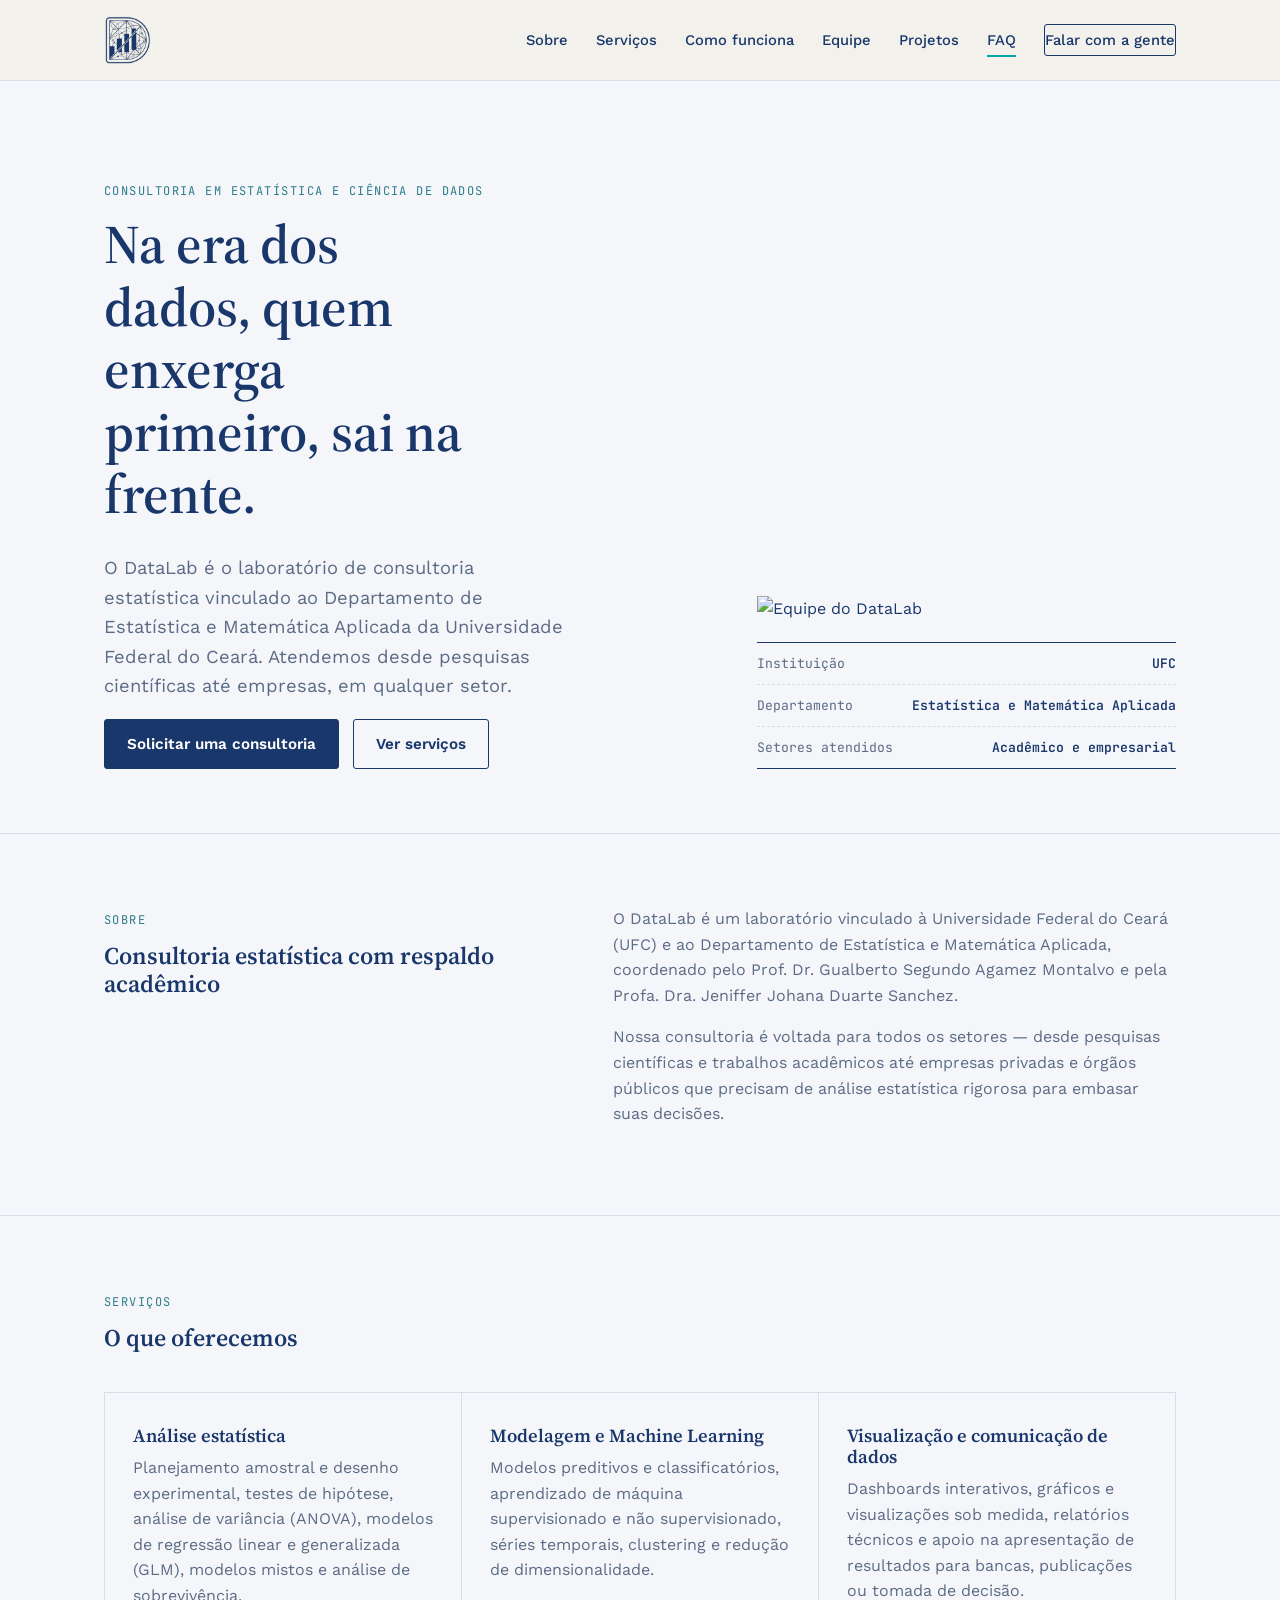
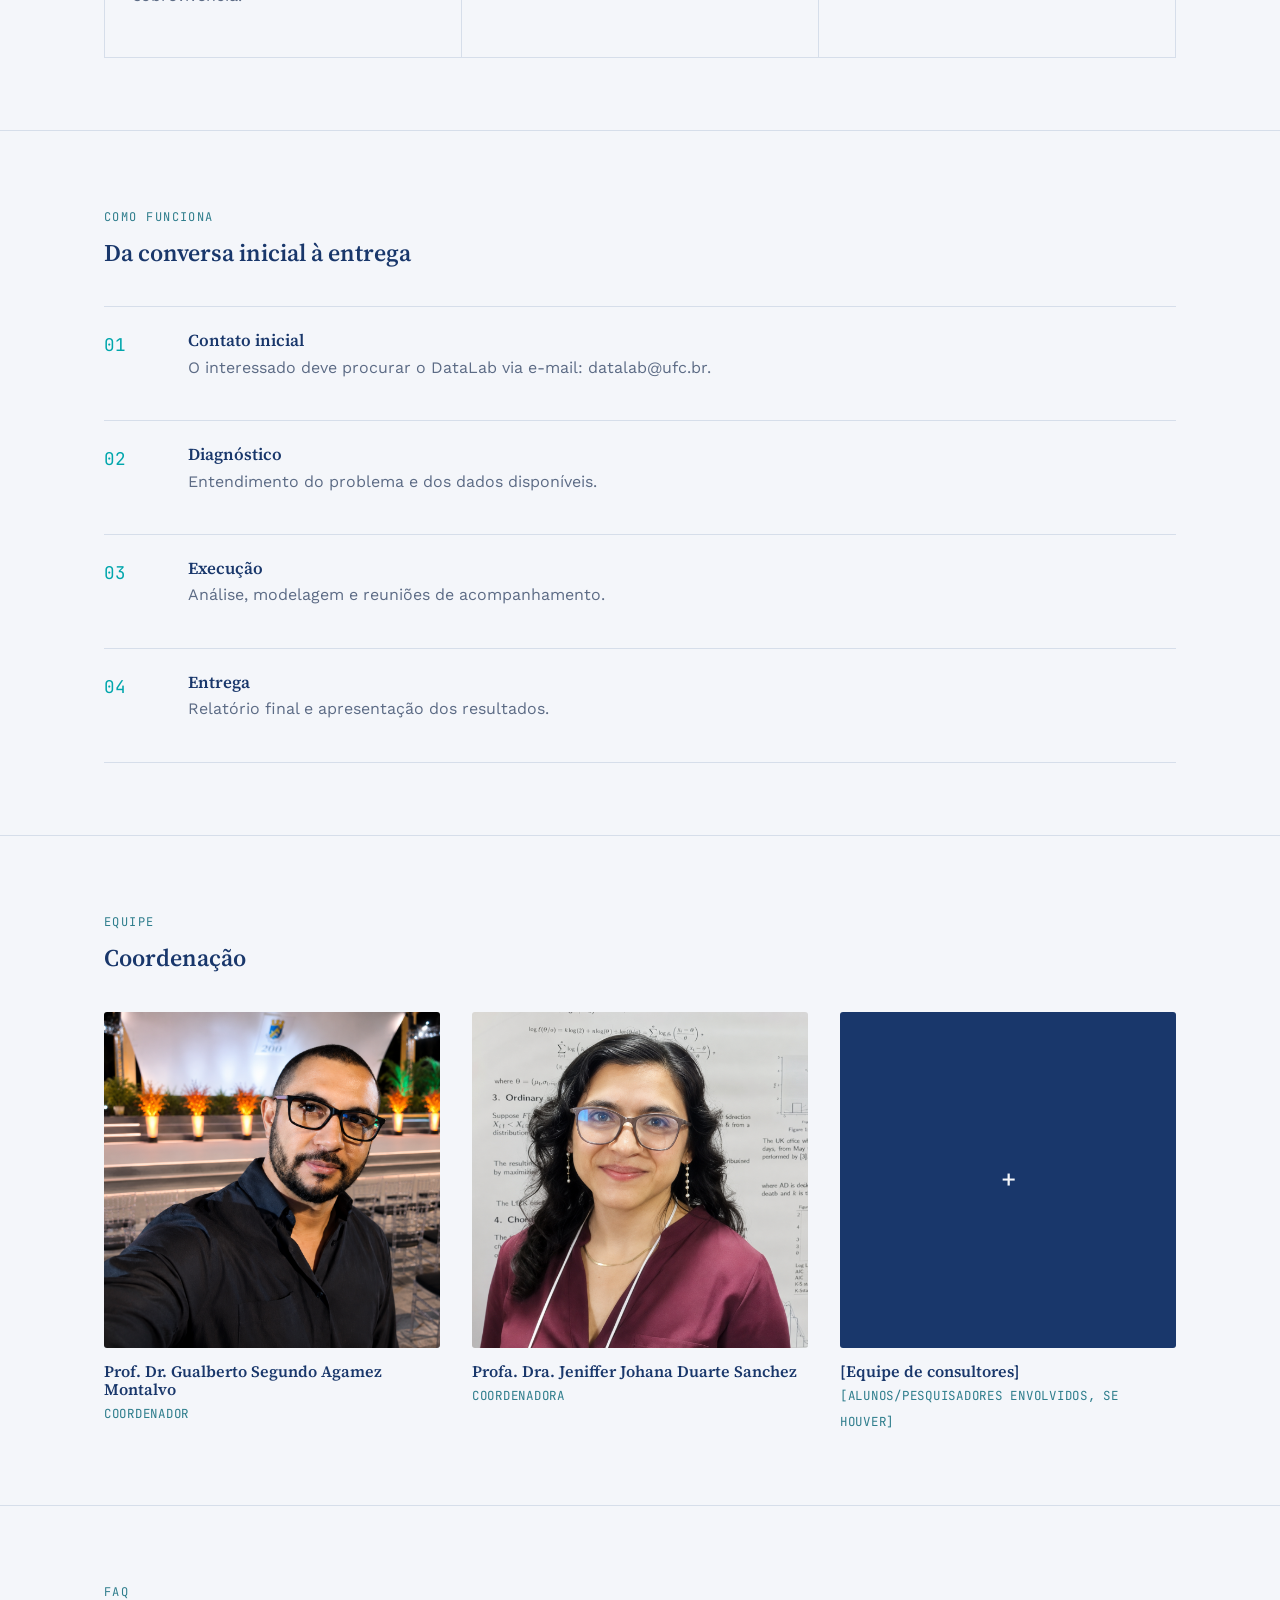
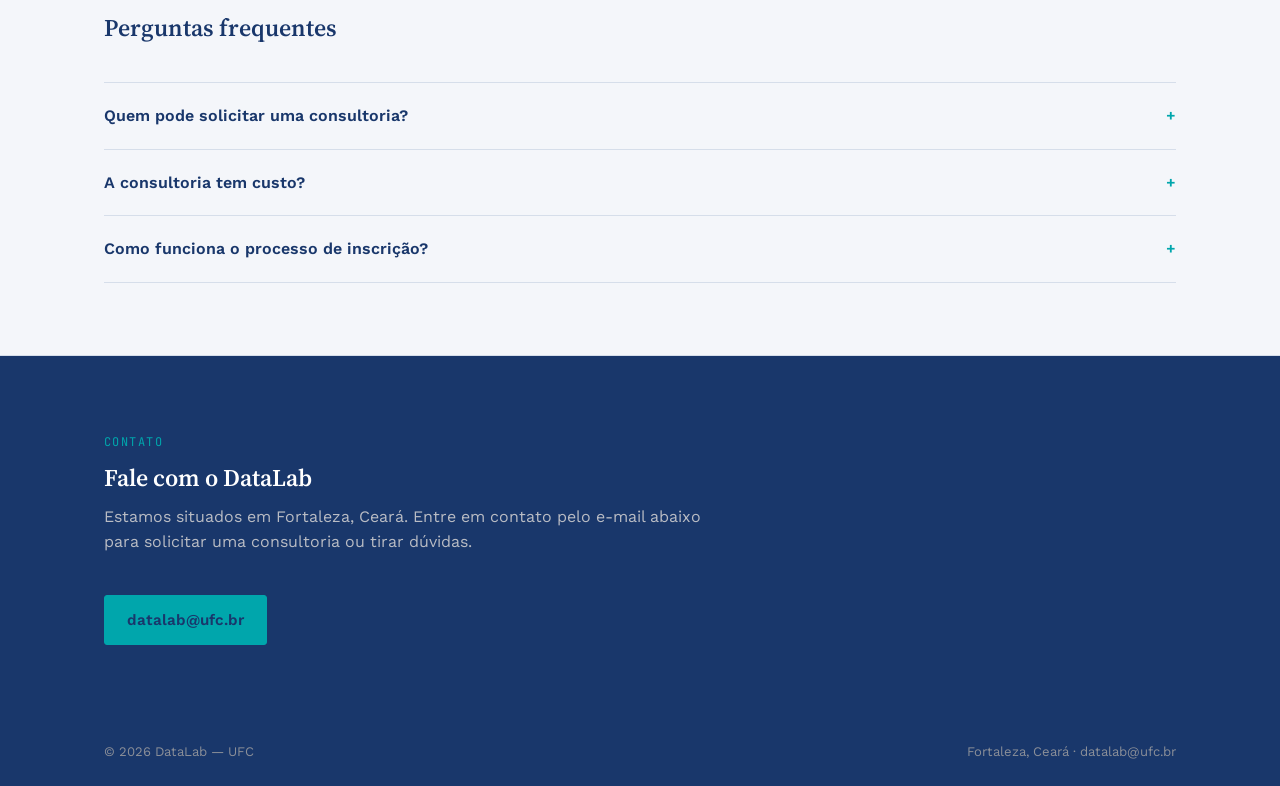
==== index.html @ 65585a52 "Update index.html" ====
<!DOCTYPE html>
<html lang="pt-BR">
<head>
  <meta charset="UTF-8" />
  <meta name="viewport" content="width=device-width, initial-scale=1.0" />
  <title>DataLab – Na era dos dados, quem enxerga primeiro, sai na frente.</title>
  <meta name="description" content="DataLab: laboratório de consultoria em Estatística e Ciência de Dados da UFC. Atendemos pesquisas científicas e empresas de todos os setores." />
  <link rel="preconnect" href="https://fonts.googleapis.com" />
  <link rel="preconnect" href="https://fonts.gstatic.com" crossorigin />
  <link href="https://fonts.googleapis.com/css2?family=Source+Serif+4:wght@500;600;700&family=Work+Sans:wght@400;500;600;700&family=JetBrains+Mono:wght@400;500&display=swap" rel="stylesheet" />
  <link rel="stylesheet" href="style.css" />
</head>
<body>

  <a href="#main-content" class="skip-link">Pular para o conteúdo</a>

  <header class="nav-wrap" id="top">
    <nav class="nav container">
      <a href="#top" class="nav-logo" aria-label="DataLab – início">
        <img src="imagens/datalab-icon.png" alt="DataLab" class="logo-full" />
      </a>
      <button class="nav-toggle" aria-label="Abrir menu de navegação" aria-expanded="false">
        <span></span><span></span><span></span>
      </button>
      <ul class="nav-links" role="list">
        <li><a href="#sobre">Sobre</a></li>
        <li><a href="#servicos">Serviços</a></li>
        <li><a href="#processo">Como funciona</a></li>
        <li><a href="#equipe">Equipe</a></li>
        <li><a href="projetos.html">Projetos</a></li>
        <li><a href="#faq">FAQ</a></li>
        <li><a href="#contato" class="nav-cta">Falar com a gente</a></li>
      </ul>
    </nav>
  </header>

  <main id="main-content">

    <!-- Banner opcional — controle via DISPONIBILIDADE_ABERTA em main.js -->
    <div class="inscricao-banner" id="inscricao-banner" role="status" hidden>
      <div class="container inscricao-inner">
        <div class="inscricao-icon" aria-hidden="true">
          <svg viewBox="0 0 24 24" fill="none" stroke="currentColor" stroke-width="2"><rect x="3" y="4" width="18" height="18" rx="2"/><path d="M16 2v4M8 2v4M3 10h18"/></svg>
        </div>
        <div class="inscricao-text">
          <strong>[Aviso curto — ex: Inscrições abertas para o próximo semestre]</strong>
          <span> [complemento opcional, ex: até 30/09.]</span>
        </div>
        <a href="#contato" class="btn btn-sm inscricao-cta">[Chamada para ação]</a>
        <button class="inscricao-close" id="inscricao-close" aria-label="Fechar aviso">✕</button>
      </div>
    </div>

    <!-- HERO -->
    <section class="hero" style="border-top:none;">
      <div class="container hero-grid">
        <div>
          <span class="eyebrow">Consultoria em Estatística e Ciência de Dados</span>
          <h1>Na era dos dados, quem enxerga primeiro, sai na frente.</h1>
          <p class="hero-lede">O DataLab é o laboratório de consultoria estatística vinculado ao Departamento de Estatística e Matemática Aplicada da Universidade Federal do Ceará. Atendemos desde pesquisas científicas até empresas, em qualquer setor.</p>
          <div class="hero-actions">
            <a href="#contato" class="btn btn-primary">Solicitar uma consultoria</a>
            <a href="#servicos" class="btn btn-outline">Ver serviços</a>
          </div>
        </div>

      <div class="reveal">
        <div class="hero-photo">
          <img src="imagens/NOME-DO-ARQUIVO.jpg" alt="Equipe do DataLab" />
        </div>

        <!-- Elemento-assinatura: tira estilo "recibo/planilha" -->
        <div class="ledger" style="margin-top:20px;">
          <div class="ledger-row"><span class="ledger-label">Instituição</span><span class="ledger-value">UFC</span></div>
          <div class="ledger-row"><span class="ledger-label">Departamento</span><span class="ledger-value">Estatística e Matemática Aplicada</span></div>
          <div class="ledger-row"><span class="ledger-label">Setores atendidos</span><span class="ledger-value">Acadêmico e empresarial</span></div>
        </div>
      </div>
    </section>

    <!-- SOBRE -->
    <section id="sobre">
      <div class="container sobre-grid">
        <div class="reveal">
          <span class="eyebrow">Sobre</span>
          <h2>Consultoria estatística com respaldo acadêmico</h2>
        </div>
        <div class="reveal">
          <p>O DataLab é um laboratório vinculado à Universidade Federal do Ceará (UFC) e ao Departamento de Estatística e Matemática Aplicada, coordenado pelo Prof. Dr. Gualberto Segundo Agamez Montalvo e pela Profa. Dra. Jeniffer Johana Duarte Sanchez.</p>
          <p>Nossa consultoria é voltada para todos os setores — desde pesquisas científicas e trabalhos acadêmicos até empresas privadas e órgãos públicos que precisam de análise estatística rigorosa para embasar suas decisões.</p>
        </div>
      </div>
    </section>

    <!-- SERVIÇOS -->
    <section id="servicos">
      <div class="container">
        <div class="section-head reveal">
          <span class="eyebrow">Serviços</span>
          <h2>O que oferecemos</h2>
        </div>
        <div class="grid-3 reveal">
          <div class="card">
            <h3>Análise estatística</h3>
            <p>Planejamento amostral e desenho experimental, testes de hipótese, análise de variância (ANOVA), modelos de regressão linear e generalizada (GLM), modelos mistos e análise de sobrevivência.</p>
          </div>
          <div class="card">
            <h3>Modelagem e Machine Learning</h3>
            <p>Modelos preditivos e classificatórios, aprendizado de máquina supervisionado e não supervisionado, séries temporais, clustering e redução de dimensionalidade.</p>
          </div>
          <div class="card">
            <h3>Visualização e comunicação de dados</h3>
            <p>Dashboards interativos, gráficos e visualizações sob medida, relatórios técnicos e apoio na apresentação de resultados para bancas, publicações ou tomada de decisão.</p>
          </div>
        </div>
      </div>
    </section>

    <!-- PROCESSO -->
    <section id="processo">
      <div class="container">
        <div class="section-head reveal">
          <span class="eyebrow">Como funciona</span>
          <h2>Da conversa inicial à entrega</h2>
        </div>
        <ol class="process-list reveal">
          <li class="process-item">
            <span class="process-num">01</span>
            <div><h3>Contato inicial</h3><p>O interessado deve procurar o DataLab via e-mail: datalab@ufc.br.</p></div>
          </li>
          <li class="process-item">
            <span class="process-num">02</span>
            <div><h3>Diagnóstico</h3><p>Entendimento do problema e dos dados disponíveis.</p></div>
          </li>
          <li class="process-item">
            <span class="process-num">03</span>
            <div><h3>Execução</h3><p>Análise, modelagem e reuniões de acompanhamento.</p></div>
          </li>
          <li class="process-item">
            <span class="process-num">04</span>
            <div><h3>Entrega</h3><p>Relatório final e apresentação dos resultados.</p></div>
          </li>
        </ol>
      </div>
    </section>

    <!-- EQUIPE -->
    <section id="equipe">
      <div class="container">
        <div class="section-head reveal">
          <span class="eyebrow">Equipe</span>
          <h2>Coordenação</h2>
        </div>
        <div class="grid-team reveal">
          <div class="team-card">
            <img src="imagens/gualbas-foto.png" alt="Prof. Dr. Gualberto Segundo Agamez Montalvo" class="avatar-img" />
            <h3>Prof. Dr. Gualberto Segundo Agamez Montalvo</h3>
            <span class="team-role">Coordenador</span>
          </div>
          <div class="team-card">
            <img src="imagens/jeny-foto.png" alt="Profa. Dra. Jeniffer Johana Duarte Sanchez" class="avatar-img" />
            <h3>Profa. Dra. Jeniffer Johana Duarte Sanchez</h3>
            <span class="team-role">Coordenadora</span>
          </div>
          <div class="team-card">
            <div class="avatar" aria-hidden="true">+</div>
            <h3>[Equipe de consultores]</h3>
            <span class="team-role">[Alunos/pesquisadores envolvidos, se houver]</span>
          </div>
        </div>
      </div>
    </section>

    <!-- FAQ -->
    <section id="faq">
      <div class="container">
        <div class="section-head reveal">
          <span class="eyebrow">FAQ</span>
          <h2>Perguntas frequentes</h2>
        </div>
        <div class="reveal">
          <details class="faq-item">
            <summary>Quem pode solicitar uma consultoria?</summary>
            <p>Pesquisadores da UFC, de outras instituições, empresas privadas, órgãos públicos, dentre outros.</p>
          </details>
          <details class="faq-item">
            <summary>A consultoria tem custo?</summary>
            <p>Depende do tipo de serviço e do solicitante, mas isso é sempre conversado previamente.</p>
          </details>
          <details class="faq-item">
            <summary>Como funciona o processo de inscrição?</summary>
            <p>Envie um e-mail para datalab@ufc.br. O prazo de resposta é de até 2 dias úteis.</p>
          </details>
        </div>
      </div>
    </section>

    <!-- CONTATO -->
    <section id="contato" class="contato">
      <div class="container">
        <div class="section-head reveal">
          <span class="eyebrow" style="color:#00A6AC;">Contato</span>
          <h2>Fale com o DataLab</h2>
          <p>Estamos situados em Fortaleza, Ceará. Entre em contato pelo e-mail abaixo para solicitar uma consultoria ou tirar dúvidas.</p>
        </div>
        <div class="hero-actions reveal">
          <a href="mailto:datalab@ufc.br" class="btn btn-primary">datalab@ufc.br</a>
        </div>
      </div>
    </section>

  </main>

  <footer class="site-footer">
    <div class="container footer-row">
      <span>© <span id="ano"></span> DataLab — UFC</span>
      <span>Fortaleza, Ceará · datalab@ufc.br</span>
    </div>
  </footer>

  <script src="main.js"></script>
</body>
</html>
---- style.css ----
/* ============================================================
   DESIGN TOKENS
   Troque estas variáveis para adaptar a identidade visual.
   ============================================================ */
:root {
  /* Cor — paleta DataLab, derivada do azul-marinho do logo (#19376B) */
  --ink:      #19376B; /* azul-marinho do logo — texto principal, fundo escuro */
  --paper:    #F4F6FA; /* branco levemente azulado */
  --white:    #FFFFFF;
  --signal:   #00A6AC; /* ciano vibrante — destaque "dados/tech" (use com moderação) */
  --teal:     #2E7D8C; /* azul-petróleo — destaque secundário / links */
  --line:     #D6DEEA; /* bordas finas, tom frio */
  --muted:    #5C6B85; /* texto secundário, azul acinzentado */

  /* Tipografia */
  --font-display: "Source Serif 4", Georgia, serif;
  --font-body:    "Work Sans", -apple-system, sans-serif;
  --font-mono:    "JetBrains Mono", ui-monospace, monospace;

  /* Layout */
  --container: 1120px;
  --radius: 3px;
}

* { box-sizing: border-box; }
html { scroll-behavior: smooth; }
body {
  margin: 0;
  background: var(--paper);
  color: var(--ink);
  font-family: var(--font-body);
  font-size: 16px;
  line-height: 1.6;
  -webkit-font-smoothing: antialiased;
}

@media (prefers-reduced-motion: reduce) {
  html { scroll-behavior: auto; }
  * { animation-duration: 0.01ms !important; transition-duration: 0.01ms !important; }
}

.container { max-width: var(--container); margin: 0 auto; padding: 0 24px; }

a { color: var(--teal); }
a:focus-visible, button:focus-visible { outline: 2px solid var(--signal); outline-offset: 2px; }

.skip-link {
  position: absolute; left: -999px; top: 0; background: var(--ink); color: var(--white);
  padding: 10px 16px; z-index: 100;
}
.skip-link:focus { left: 16px; top: 16px; }

h1, h2, h3 { font-family: var(--font-display); font-weight: 600; line-height: 1.15; margin: 0 0 .5em; }
p { margin: 0 0 1em; color: var(--muted); }

.eyebrow {
  font-family: var(--font-mono); font-size: .75rem; letter-spacing: .12em; text-transform: uppercase;
  color: var(--teal); display: inline-block; margin-bottom: 12px;
}

.btn {
  display: inline-flex; align-items: center; gap: 8px; padding: 12px 22px;
  border-radius: var(--radius); font-family: var(--font-body); font-weight: 600;
  text-decoration: none; border: 1px solid var(--ink); cursor: pointer; font-size: .95rem;
  transition: transform .15s ease, background .15s ease;
}
.btn-primary { background: var(--ink); color: var(--white); }
.btn-primary:hover { background: var(--teal); border-color: var(--teal); transform: translateY(-1px); }
.btn-outline { background: transparent; color: var(--ink); }
.btn-outline:hover { background: var(--ink); color: var(--white); }
.btn-sm { padding: 8px 16px; font-size: .85rem; }

/* ── NAV ─────────────────────────────────────────────────── */
.nav-wrap { position: sticky; top: 0; z-index: 50; background: rgba(242,240,235,.92); backdrop-filter: blur(6px); border-bottom: 1px solid var(--line); }
.nav { display: flex; align-items: center; justify-content: space-between; padding: 16px 24px; }
.nav-logo {
  display: flex;
  align-items: center;
  text-decoration: none;
  color: var(--ink);
}

.logo-full {
  height: 48px;      /* ajuste este valor até o tamanho ficar bom na navbar */
  width: auto;        /* mantém a proporção original da imagem, sem distorcer */
  object-fit: contain;
  display: block;
}
.logo-mark::after { content: ""; width: 8px; height: 8px; background: var(--signal); }
.logo-text {
  font-family: var(--font-display);
  font-weight: 600;
  font-size: 1.15rem;
  margin-left: -1px;
  margin-bottom: -6px;
}
.nav-links { list-style: none; display: flex; gap: 28px; margin: 0; padding: 0; align-items: center; }
.nav-links a { color: var(--ink); text-decoration: none; font-size: .92rem; font-weight: 500; padding: 6px 0; border-bottom: 2px solid transparent; }
.nav-links a:hover, .nav-links a.active { border-bottom-color: var(--signal); }
.nav-cta { border: 1px solid var(--ink) !important; padding: 8px 16px; border-radius: var(--radius); }

.nav-toggle { display: none; flex-direction: column; gap: 5px; background: none; border: none; cursor: pointer; padding: 6px; }
.nav-toggle span { width: 22px; height: 2px; background: var(--ink); }

@media (max-width: 860px) {
  .nav-toggle { display: flex; }
  .nav-links {
    position: absolute; top: 100%; left: 0; right: 0; flex-direction: column; align-items: flex-start;
    background: var(--paper); border-bottom: 1px solid var(--line); padding: 16px 24px; gap: 14px;
    display: none;
  }
  .nav-links.open { display: flex; }
}

/* ── HERO ────────────────────────────────────────────────── */
.hero { padding: 96px 0 64px; }
.hero-grid { display: grid; grid-template-columns: 1.3fr .9fr; gap: 48px; align-items: end; }
.hero h1 { font-size: clamp(2.2rem, 4.5vw, 3.4rem); max-width: 14ch; }
.hero-lede { font-size: 1.15rem; max-width: 42ch; }
.hero-actions { display: flex; gap: 14px; margin-top: 8px; flex-wrap: wrap; }

/* Elemento-assinatura: "tira de razão" (ledger strip), estética de recibo/planilha */
.ledger {
  border-top: 1px solid var(--ink); border-bottom: 1px solid var(--ink);
  font-family: var(--font-mono); font-size: .82rem;
}
.ledger-row {
  display: flex; justify-content: space-between; align-items: baseline; gap: 16px;
  padding: 10px 0; border-top: 1px dashed var(--line);
}
.ledger-row:first-child { border-top: none; }
.ledger-label { color: var(--muted); }
.ledger-value { font-weight: 600; color: var(--ink); white-space: nowrap; }

@media (max-width: 860px) {
  .hero-grid { grid-template-columns: 1fr; }
}

/* ── SECTIONS ────────────────────────────────────────────── */
section { padding: 72px 0; border-top: 1px solid var(--line); }
.section-head { max-width: 60ch; margin-bottom: 40px; }

.reveal { opacity: 0; transform: translateY(14px); transition: opacity .5s ease, transform .5s ease; }
.reveal.visible { opacity: 1; transform: none; }

.sobre-grid { display: grid; grid-template-columns: .9fr 1.1fr; gap: 48px; }
@media (max-width: 860px) { .sobre-grid { grid-template-columns: 1fr; } }

.grid-3 { display: grid; grid-template-columns: repeat(3, 1fr); gap: 1px; background: var(--line); border: 1px solid var(--line); }
.card { background: var(--paper); padding: 32px 28px; }
.card h3 { font-size: 1.15rem; }
@media (max-width: 860px) { .grid-3 { grid-template-columns: 1fr; } }

/* Processo — numeração se justifica: é uma sequência real de etapas */
.process-list { list-style: none; margin: 0; padding: 0; display: grid; gap: 0; }
.process-item {
  display: grid; grid-template-columns: 64px 1fr; gap: 20px; padding: 24px 0;
  border-top: 1px solid var(--line);
}
.process-item:last-child { border-bottom: 1px solid var(--line); }
.process-num { font-family: var(--font-mono); color: var(--signal); font-size: 1.1rem; }
.process-item h3 { font-size: 1.05rem; margin-bottom: 4px; }

.grid-team { display: grid; grid-template-columns: repeat(3, 1fr); gap: 32px; }
.team-card .avatar {
  width: 100%; aspect-ratio: 1; border-radius: var(--radius); background: var(--ink);
  display: flex; align-items: center; justify-content: center;
  color: var(--paper); font-family: var(--font-mono); font-size: 1.6rem;
}
.team-card h3 { font-size: 1rem; margin: 14px 0 2px; }
.team-role { font-family: var(--font-mono); font-size: .78rem; color: var(--teal); text-transform: uppercase; letter-spacing: .06em; }

/* ↓↓↓ NOVO BLOCO — cole aqui ↓↓↓ */
.logo-img {
  height: 24px;
  width: 24px;
  object-fit: contain;
  display: block;
  margin-bottom: 1px;
}

.avatar-img {
  width: 100%;
  aspect-ratio: 1;
  object-fit: cover;
  border-radius: var(--radius);
  display: block;
}
@media (max-width: 700px) { .grid-team { grid-template-columns: 1fr 1fr; } }

.faq-item { border-top: 1px solid var(--line); padding: 20px 0; }
.faq-item:last-child { border-bottom: 1px solid var(--line); }
.faq-item summary { cursor: pointer; font-weight: 600; list-style: none; display: flex; justify-content: space-between; }
.faq-item summary::-webkit-details-marker { display: none; }
.faq-item summary::after { content: "+"; font-family: var(--font-mono); color: var(--signal); }
.faq-item[open] summary::after { content: "–"; }
.faq-item p { margin-top: 12px; }

.contato { background: var(--ink); color: var(--paper); }
.contato h2 { color: var(--white); }
.contato p { color: #B9BCC4; }
.contato .btn-primary { background: var(--signal); border-color: var(--signal); color: var(--ink); }
.contato .btn-primary:hover { background: var(--white); border-color: var(--white); }

footer.site-footer { background: var(--ink); color: #8B8F98; padding: 24px 0; font-size: .82rem; }
.footer-row { display: flex; justify-content: space-between; flex-wrap: wrap; gap: 8px; }

.inscricao-banner { background: var(--signal);
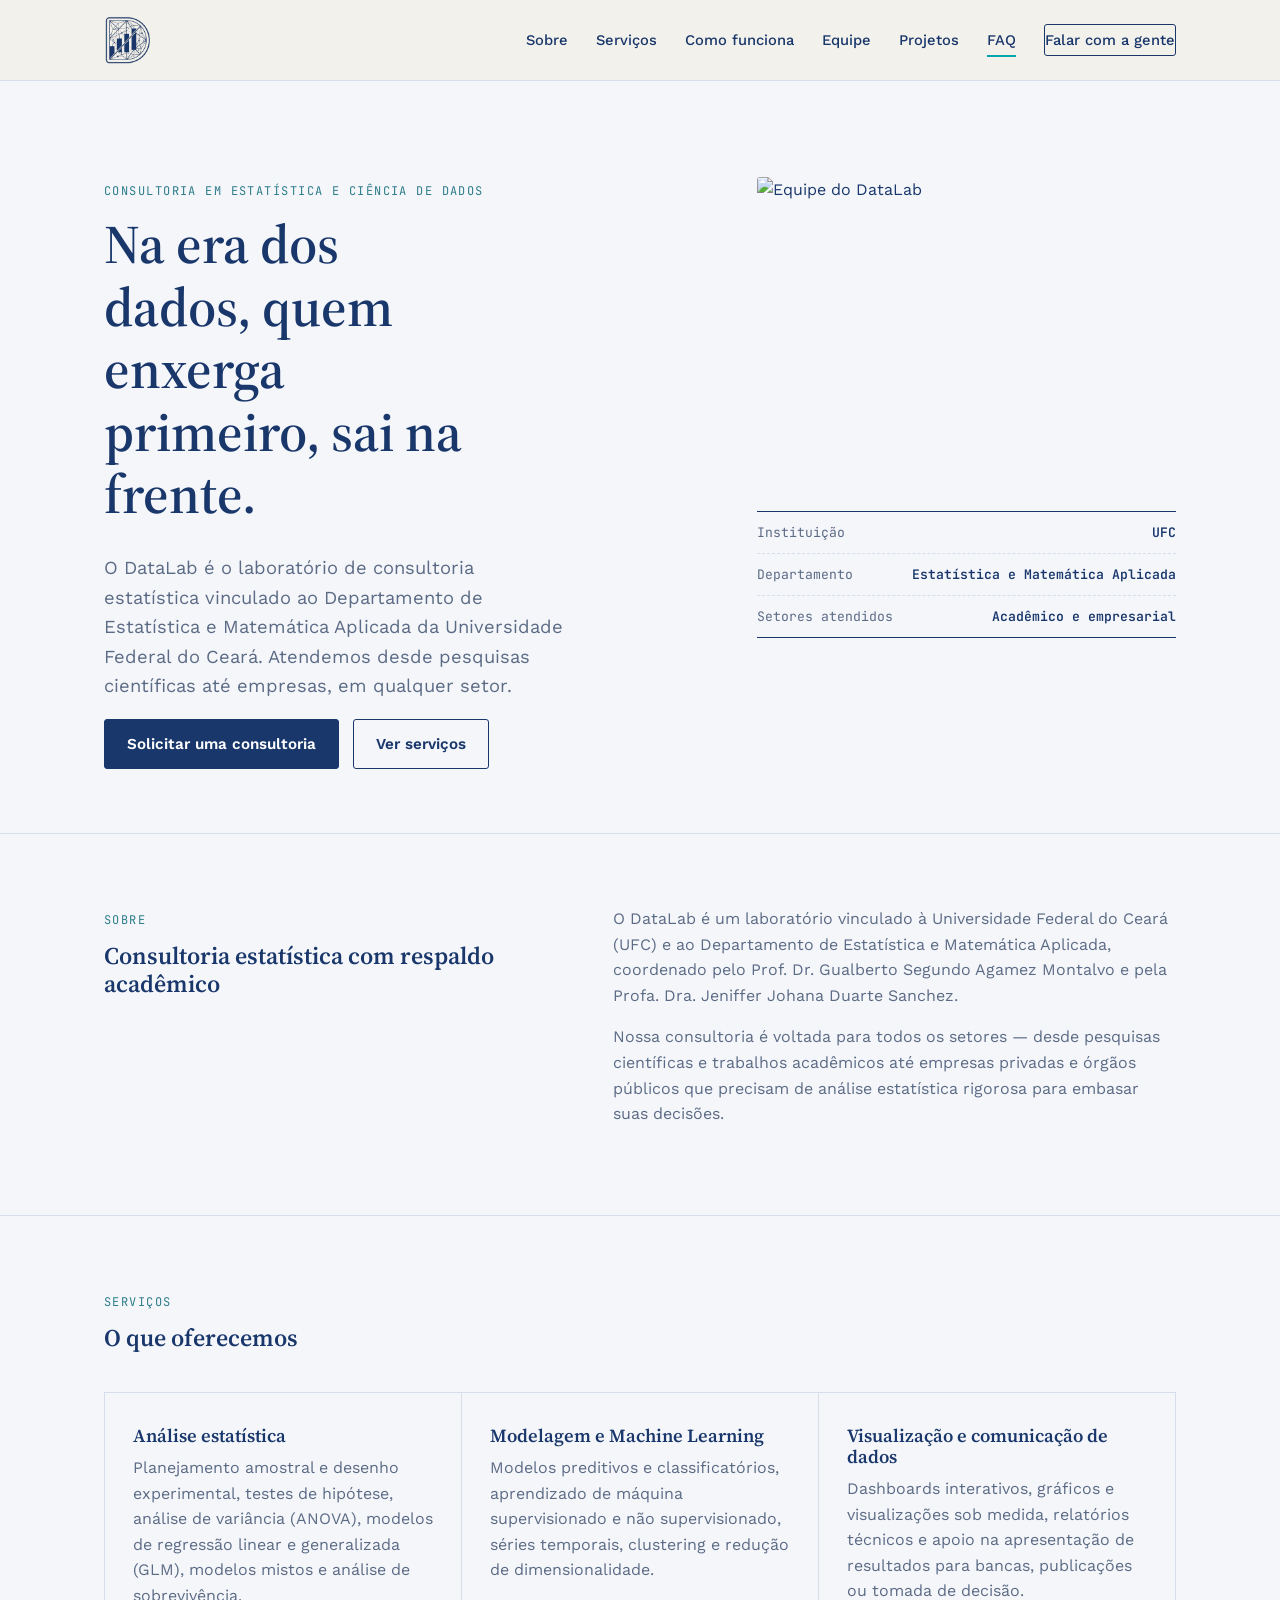
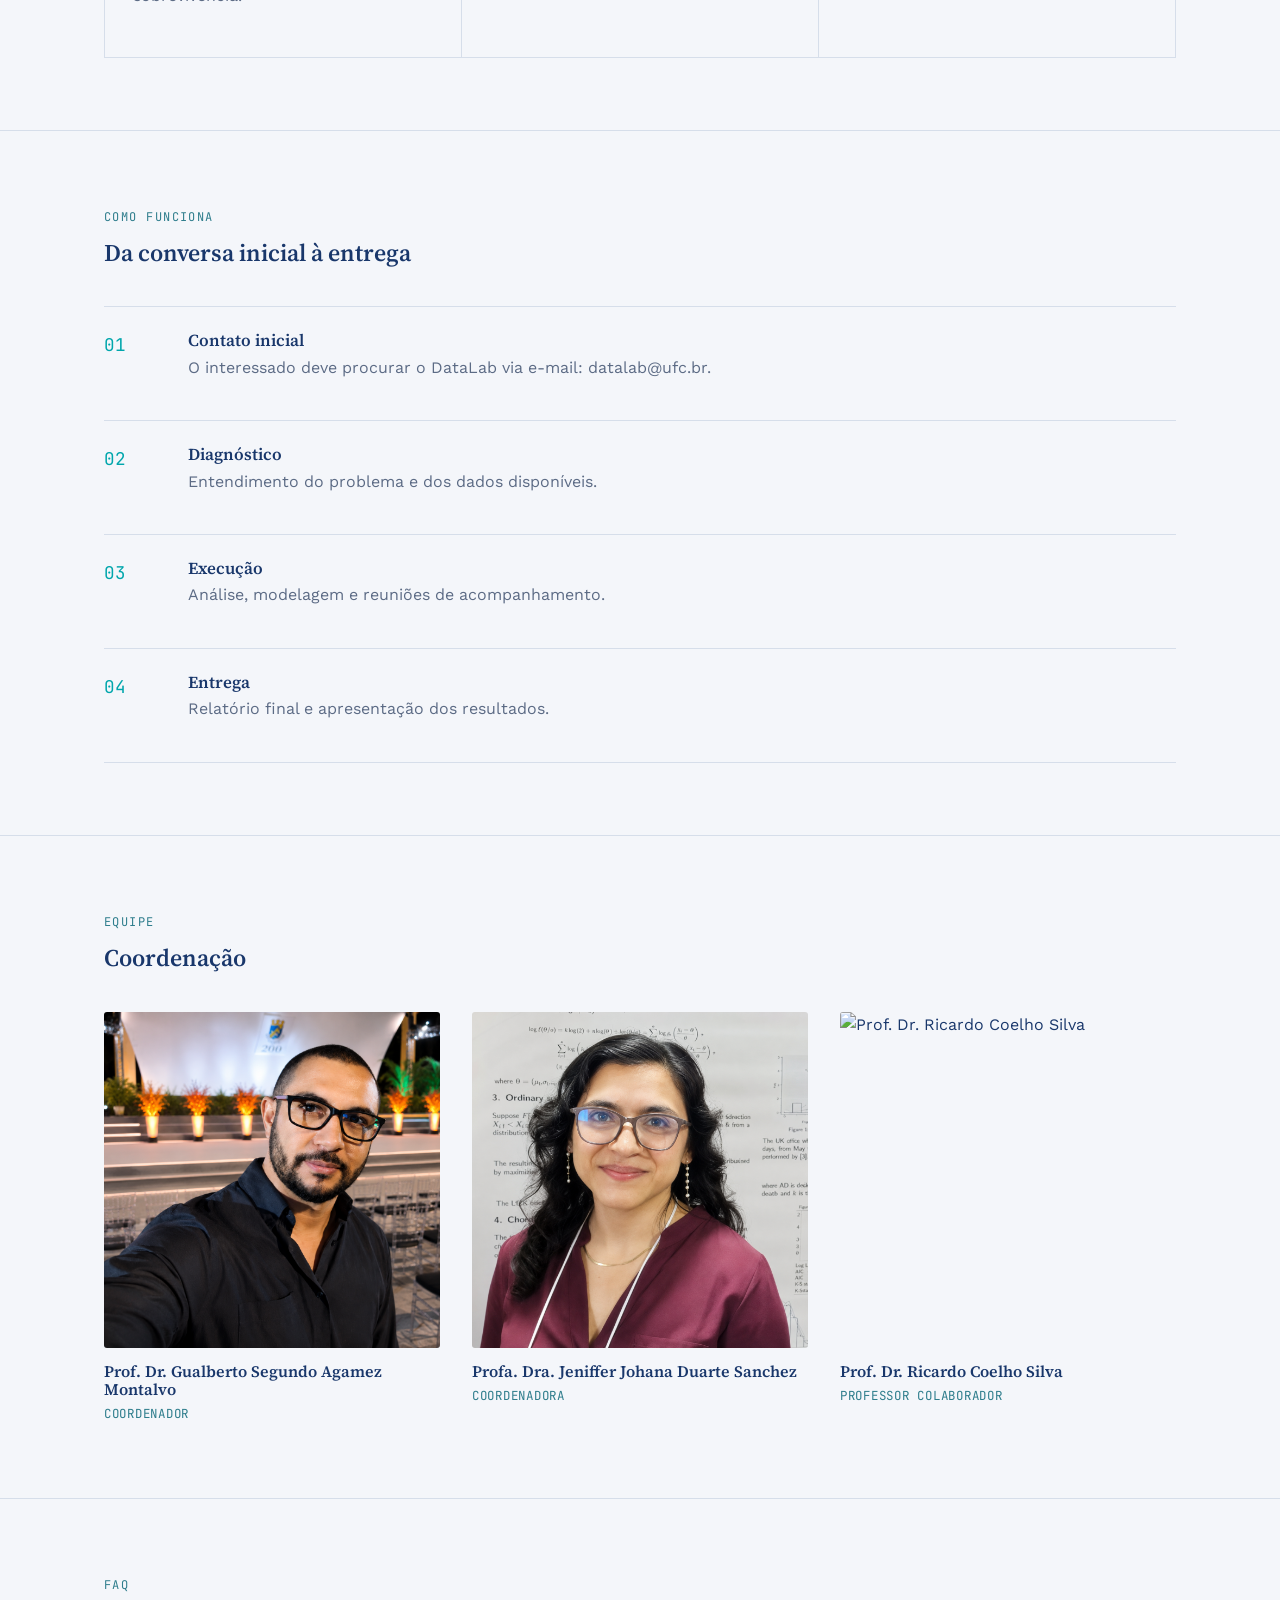
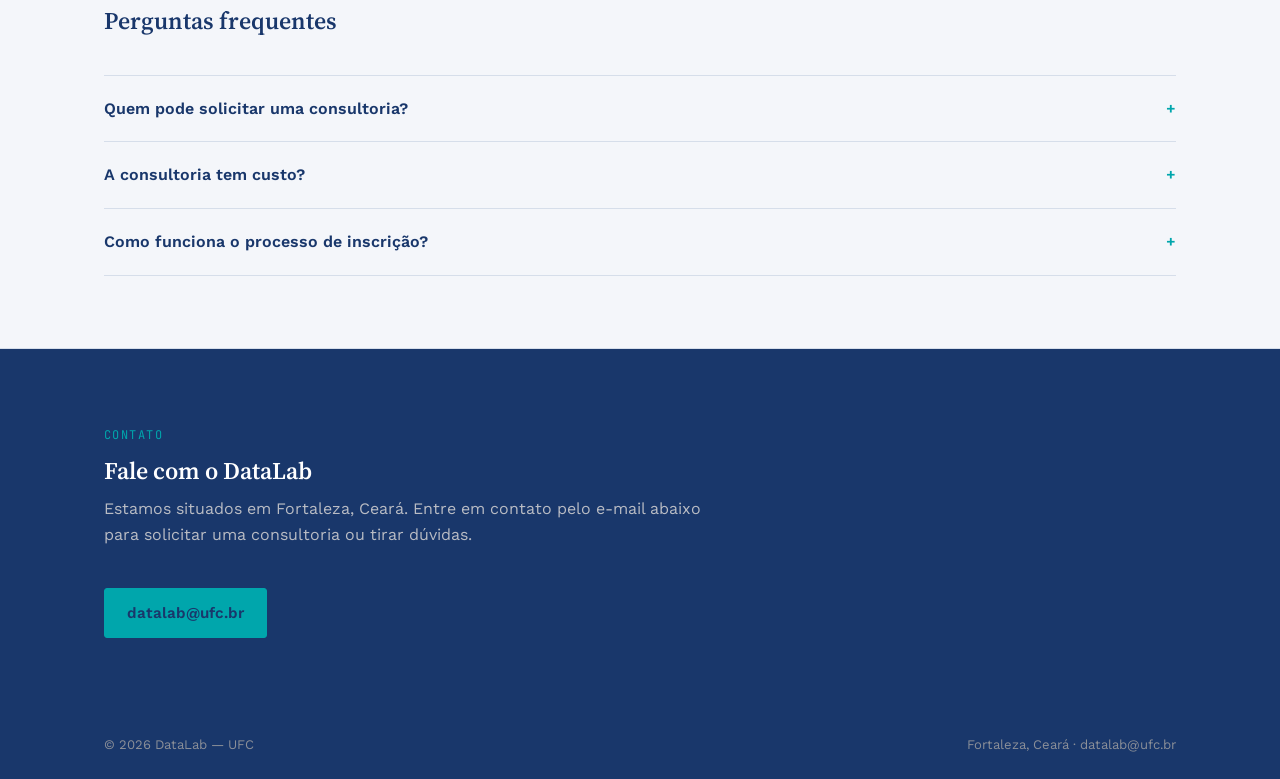
==== commit b1f49e39: "Update index.html" ====
--- a/index.html
+++ b/index.html
@@ -66,7 +66,7 @@
 
       <div class="reveal">
         <div class="hero-photo">
-          <img src="imagens/NOME-DO-ARQUIVO.jpg" alt="Equipe do DataLab" />
+          <img src="imagens/reuniao-foto.png" alt="Equipe do DataLab" />
         </div>
 
         <!-- Elemento-assinatura: tira estilo "recibo/planilha" -->
@@ -75,6 +75,7 @@
           <div class="ledger-row"><span class="ledger-label">Departamento</span><span class="ledger-value">Estatística e Matemática Aplicada</span></div>
           <div class="ledger-row"><span class="ledger-label">Setores atendidos</span><span class="ledger-value">Acadêmico e empresarial</span></div>
         </div>
+      </div>
       </div>
     </section>
 
@@ -163,9 +164,9 @@
             <span class="team-role">Coordenadora</span>
           </div>
           <div class="team-card">
-            <div class="avatar" aria-hidden="true">+</div>
-            <h3>[Equipe de consultores]</h3>
-            <span class="team-role">[Alunos/pesquisadores envolvidos, se houver]</span>
+            <img src="imagens/ricardo-foto.png" alt="Prof. Dr. Ricardo Coelho Silva" class="avatar-img" />
+            <h3>Prof. Dr. Ricardo Coelho Silva</h3>
+            <span class="team-role">Professor colaborador</span>
           </div>
         </div>
       </div>
--- a/style.css
+++ b/style.css
@@ -34,6 +34,8 @@
   -webkit-font-smoothing: antialiased;
 }
 
+img { max-width: 100%; height: auto; }
+
 @media (prefers-reduced-motion: reduce) {
   html { scroll-behavior: auto; }
   * { animation-duration: 0.01ms !important; transition-duration: 0.01ms !important; }
@@ -82,11 +84,19 @@
 
 .logo-full {
   height: 48px;      /* ajuste este valor até o tamanho ficar bom na navbar */
-  width: auto;        /* mantém a proporção original da imagem, sem distorcer */
+  width: auto;       /* mantém a proporção original da imagem, sem distorcer */
   object-fit: contain;
   display: block;
 }
-.logo-mark::after { content: ""; width: 8px; height: 8px; background: var(--signal); }
+
+.logo-img {
+  height: 24px;
+  width: 24px;
+  object-fit: contain;
+  display: block;
+  margin-bottom: 1px;
+}
+
 .logo-text {
   font-family: var(--font-display);
   font-weight: 600;
@@ -94,6 +104,7 @@
   margin-left: -1px;
   margin-bottom: -6px;
 }
+
 .nav-links { list-style: none; display: flex; gap: 28px; margin: 0; padding: 0; align-items: center; }
 .nav-links a { color: var(--ink); text-decoration: none; font-size: .92rem; font-weight: 500; padding: 6px 0; border-bottom: 2px solid transparent; }
 .nav-links a:hover, .nav-links a.active { border-bottom-color: var(--signal); }
@@ -114,10 +125,18 @@
 
 /* ── HERO ────────────────────────────────────────────────── */
 .hero { padding: 96px 0 64px; }
-.hero-grid { display: grid; grid-template-columns: 1.3fr .9fr; gap: 48px; align-items: end; }
+.hero-grid { display: grid; grid-template-columns: 1.3fr .9fr; gap: 48px; align-items: start; }
 .hero h1 { font-size: clamp(2.2rem, 4.5vw, 3.4rem); max-width: 14ch; }
 .hero-lede { font-size: 1.15rem; max-width: 42ch; }
 .hero-actions { display: flex; gap: 14px; margin-top: 8px; flex-wrap: wrap; }
+
+.hero-photo img {
+  width: 100%;
+  aspect-ratio: 4/3;
+  object-fit: cover;
+  border-radius: var(--radius);
+  display: block;
+}
 
 /* Elemento-assinatura: "tira de razão" (ledger strip), estética de recibo/planilha */
 .ledger {
@@ -170,15 +189,6 @@
 .team-card h3 { font-size: 1rem; margin: 14px 0 2px; }
 .team-role { font-family: var(--font-mono); font-size: .78rem; color: var(--teal); text-transform: uppercase; letter-spacing: .06em; }
 
-/* ↓↓↓ NOVO BLOCO — cole aqui ↓↓↓ */
-.logo-img {
-  height: 24px;
-  width: 24px;
-  object-fit: contain;
-  display: block;
-  margin-bottom: 1px;
-}
-
 .avatar-img {
   width: 100%;
   aspect-ratio: 1;
@@ -186,6 +196,7 @@
   border-radius: var(--radius);
   display: block;
 }
+
 @media (max-width: 700px) { .grid-team { grid-template-columns: 1fr 1fr; } }
 
 .faq-item { border-top: 1px solid var(--line); padding: 20px 0; }
@@ -205,4 +216,30 @@
 footer.site-footer { background: var(--ink); color: #8B8F98; padding: 24px 0; font-size: .82rem; }
 .footer-row { display: flex; justify-content: space-between; flex-wrap: wrap; gap: 8px; }
 
-.inscricao-banner { background: var(--signal);
+.inscricao-banner { background: var(--signal); color: var(--ink); }
+.inscricao-inner { display: flex; align-items: center; gap: 14px; padding: 12px 24px; }
+.inscricao-icon svg { width: 20px; height: 20px; }
+.inscricao-text { flex: 1; font-size: .88rem; }
+.inscricao-close { background: none; border: none; font-size: 1.1rem; cursor: pointer; color: var(--ink); }
+
+.stat { font-family: var(--font-mono); }
+.stat-num { font-size: 2.2rem; font-weight: 700; color: var(--ink); }
+.stat-label { font-size: .82rem; color: var(--muted); }
+
+/* ── Página de projetos ──────────────────────────────────── */
+.projetos-header { padding: 64px 0 32px; }
+.semester-block { border: 1px solid var(--line); margin-bottom: 16px; border-radius: var(--radius); overflow: hidden; }
+.semester-toggle {
+  width: 100%; text-align: left; background: var(--white); border: none; cursor: pointer;
+  padding: 20px 24px; display: flex; justify-content: space-between; align-items: center;
+  font-family: var(--font-display); font-size: 1.1rem; font-weight: 600; color: var(--ink);
+}
+.semester-chevron { width: 18px; height: 18px; transition: transform .2s ease; }
+.semester-toggle[aria-expanded="true"] .semester-chevron { transform: rotate(180deg); }
+.semester-body { max-height: 0; overflow: hidden; transition: max-height .3s ease; padding: 0 24px; }
+.semester-block:not(.collapsed) .semester-body { max-height: 2000px; padding: 0 24px 24px; }
+
+.project-entry { border-top: 1px dashed var(--line); padding: 16px 0; }
+.project-entry:first-child { border-top: none; }
+.project-entry h4 { margin: 0 0 4px; font-size: 1rem; }
+.project-tag { font-family: var(--font-mono); font-size: .72rem; color: var(--teal); text-transform: uppercase; }
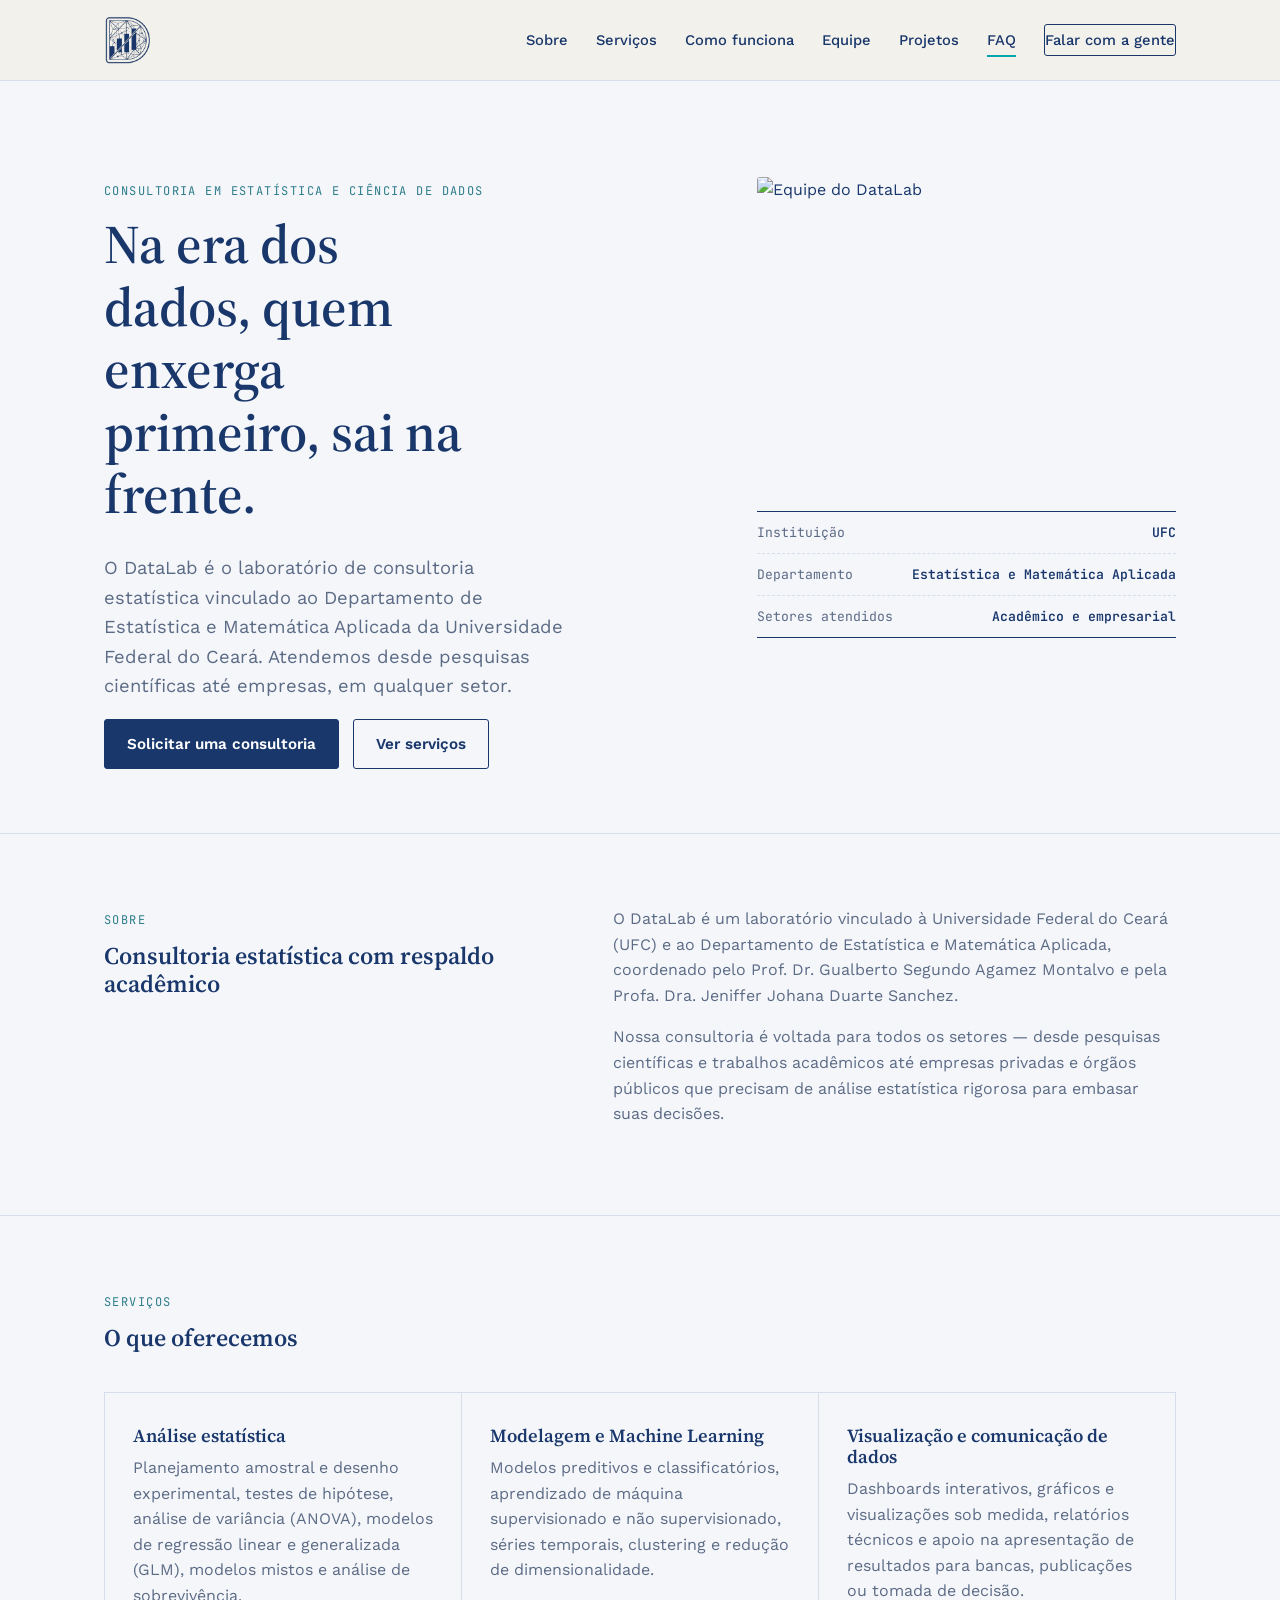
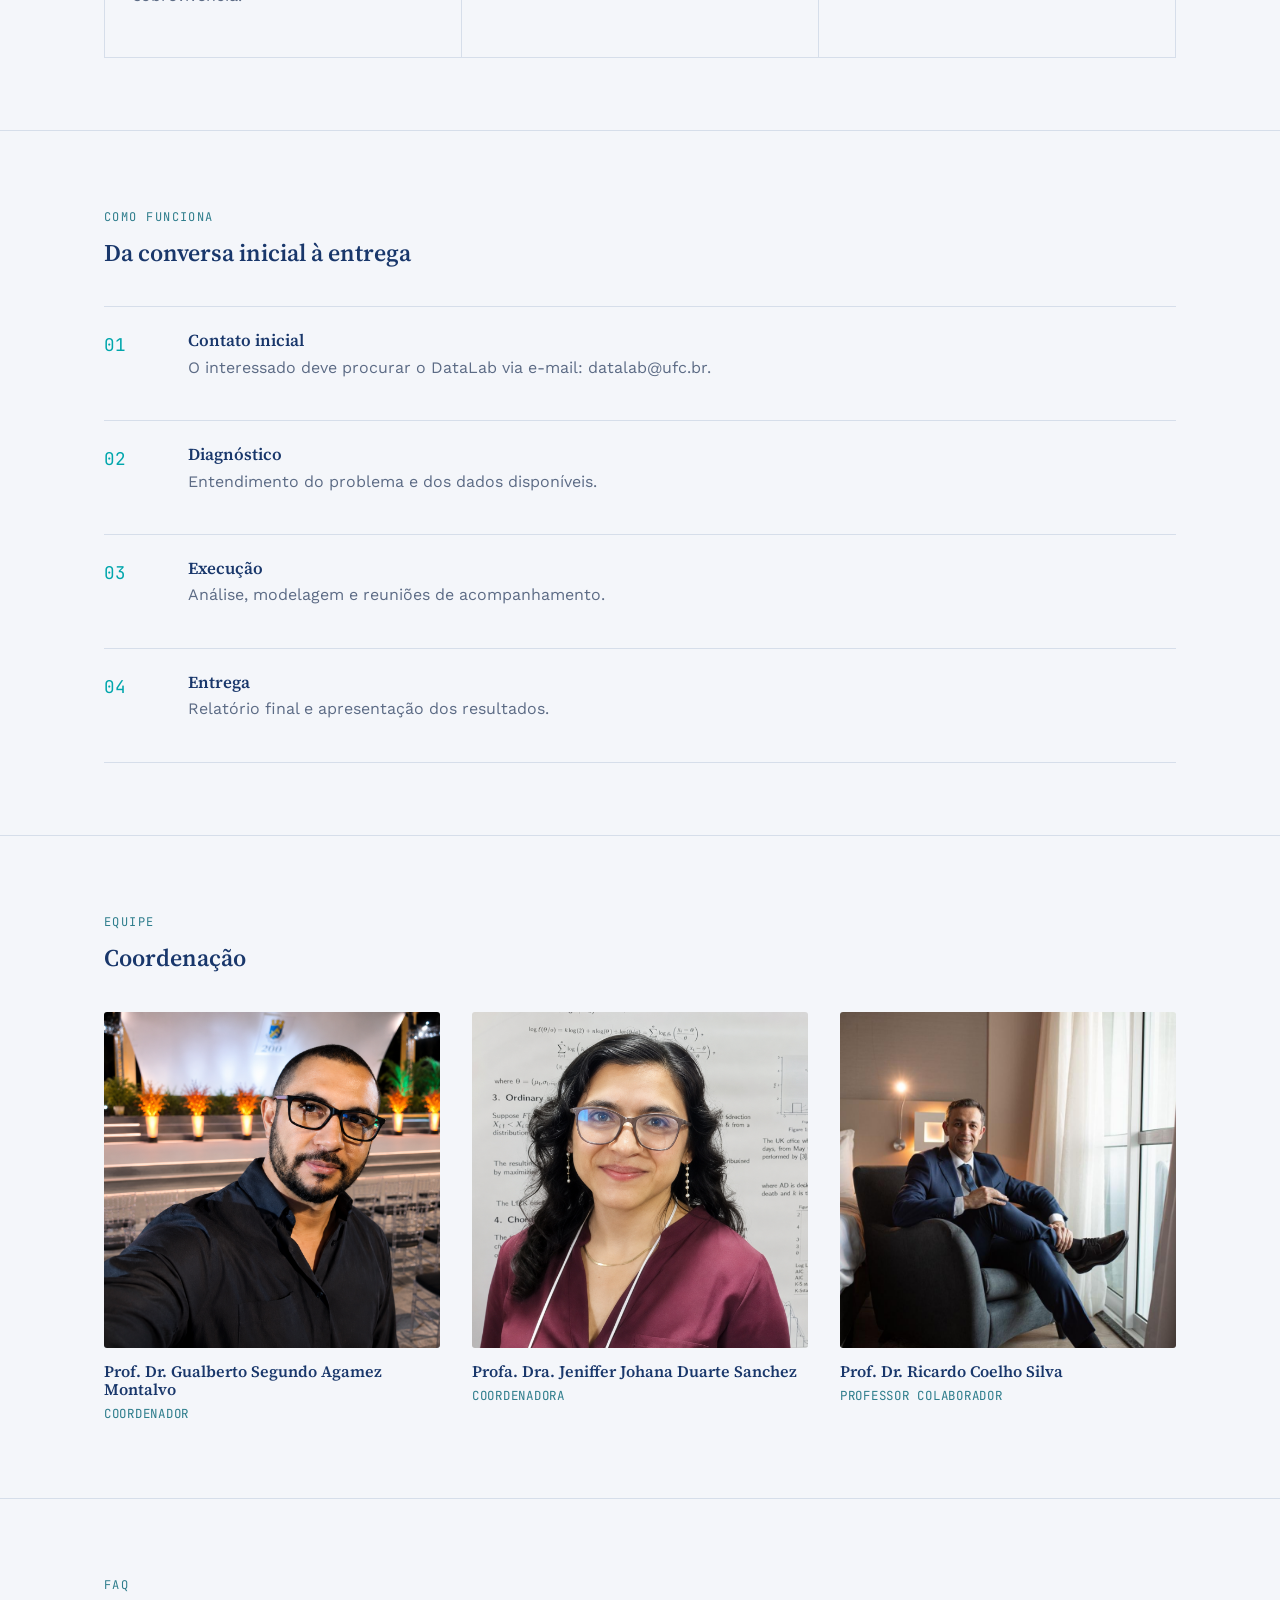
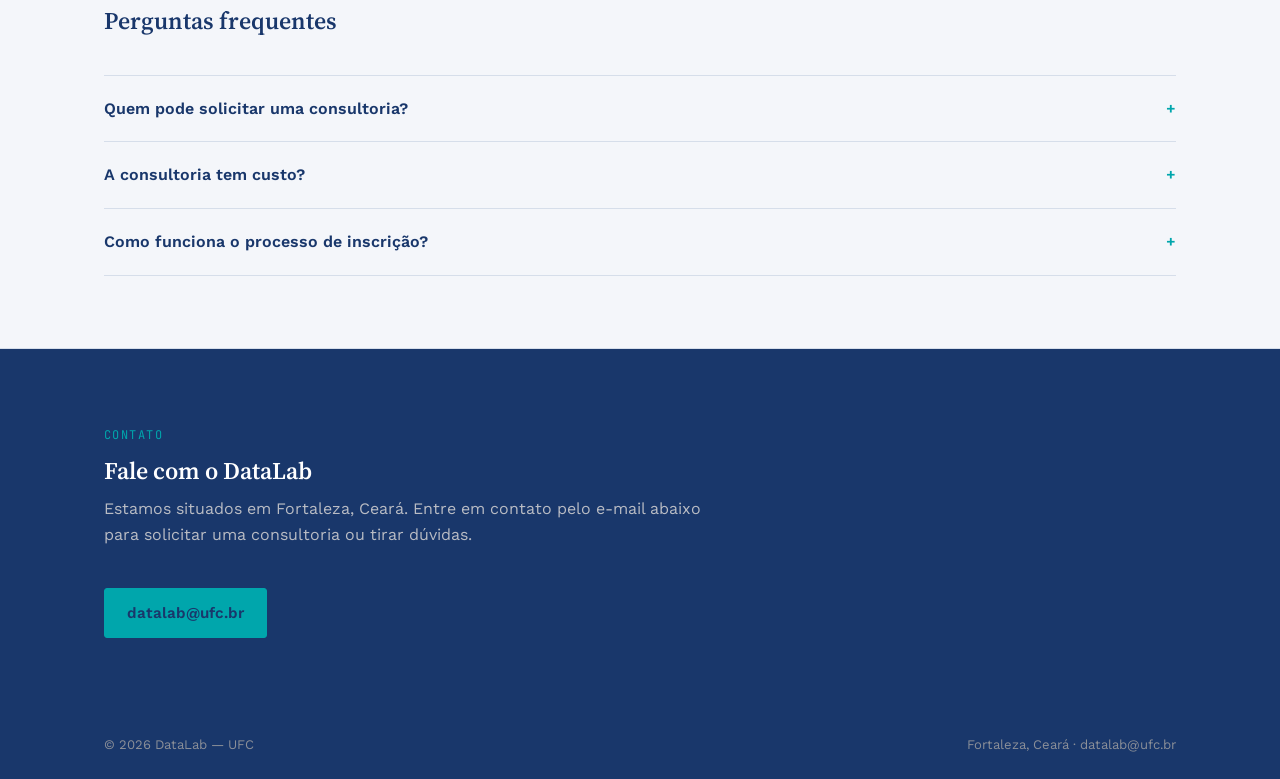
==== commit 34bb6b65: "Update index.html" ====
--- a/index.html
+++ b/index.html
@@ -164,7 +164,7 @@
             <span class="team-role">Coordenadora</span>
           </div>
           <div class="team-card">
-            <img src="imagens/ricardo-foto.png" alt="Prof. Dr. Ricardo Coelho Silva" class="avatar-img" />
+            <img src="imagens/ricardo-foto.jpeg" alt="Prof. Dr. Ricardo Coelho Silva" class="avatar-img" />
             <h3>Prof. Dr. Ricardo Coelho Silva</h3>
             <span class="team-role">Professor colaborador</span>
           </div>
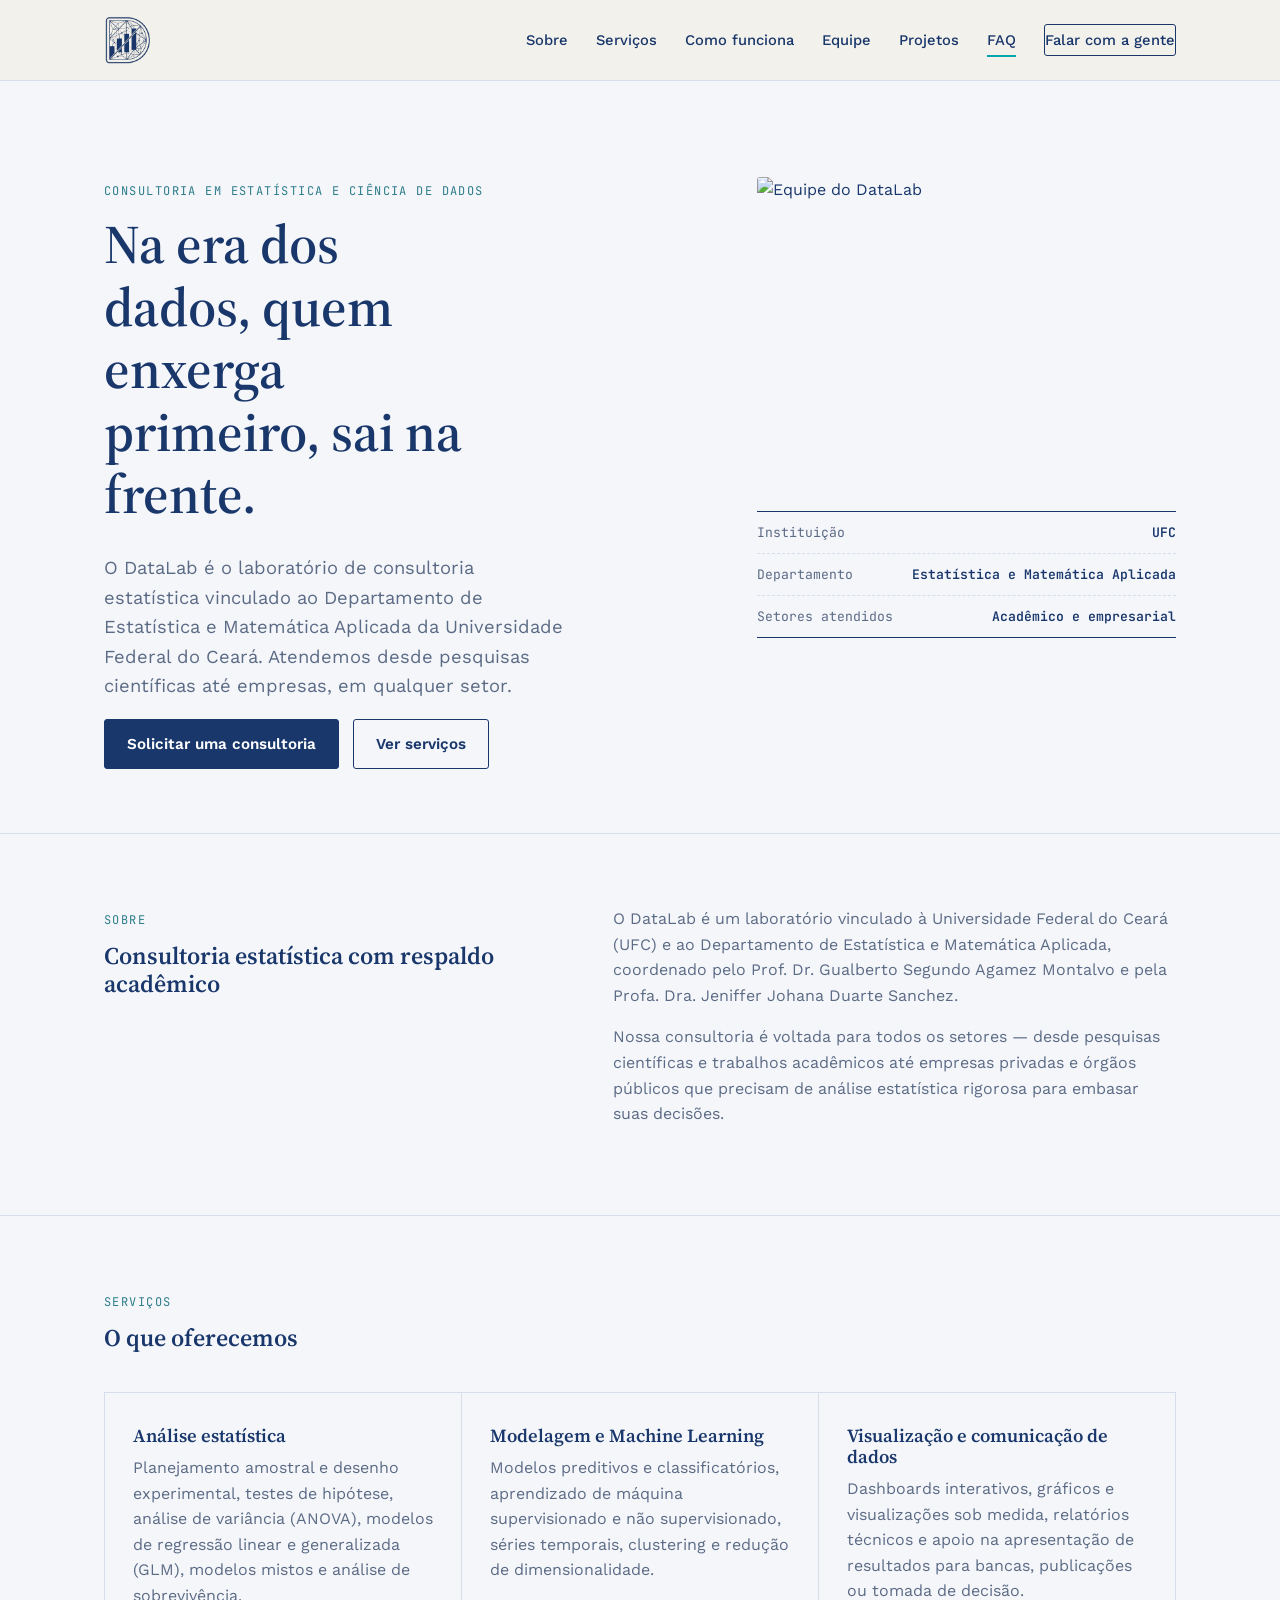
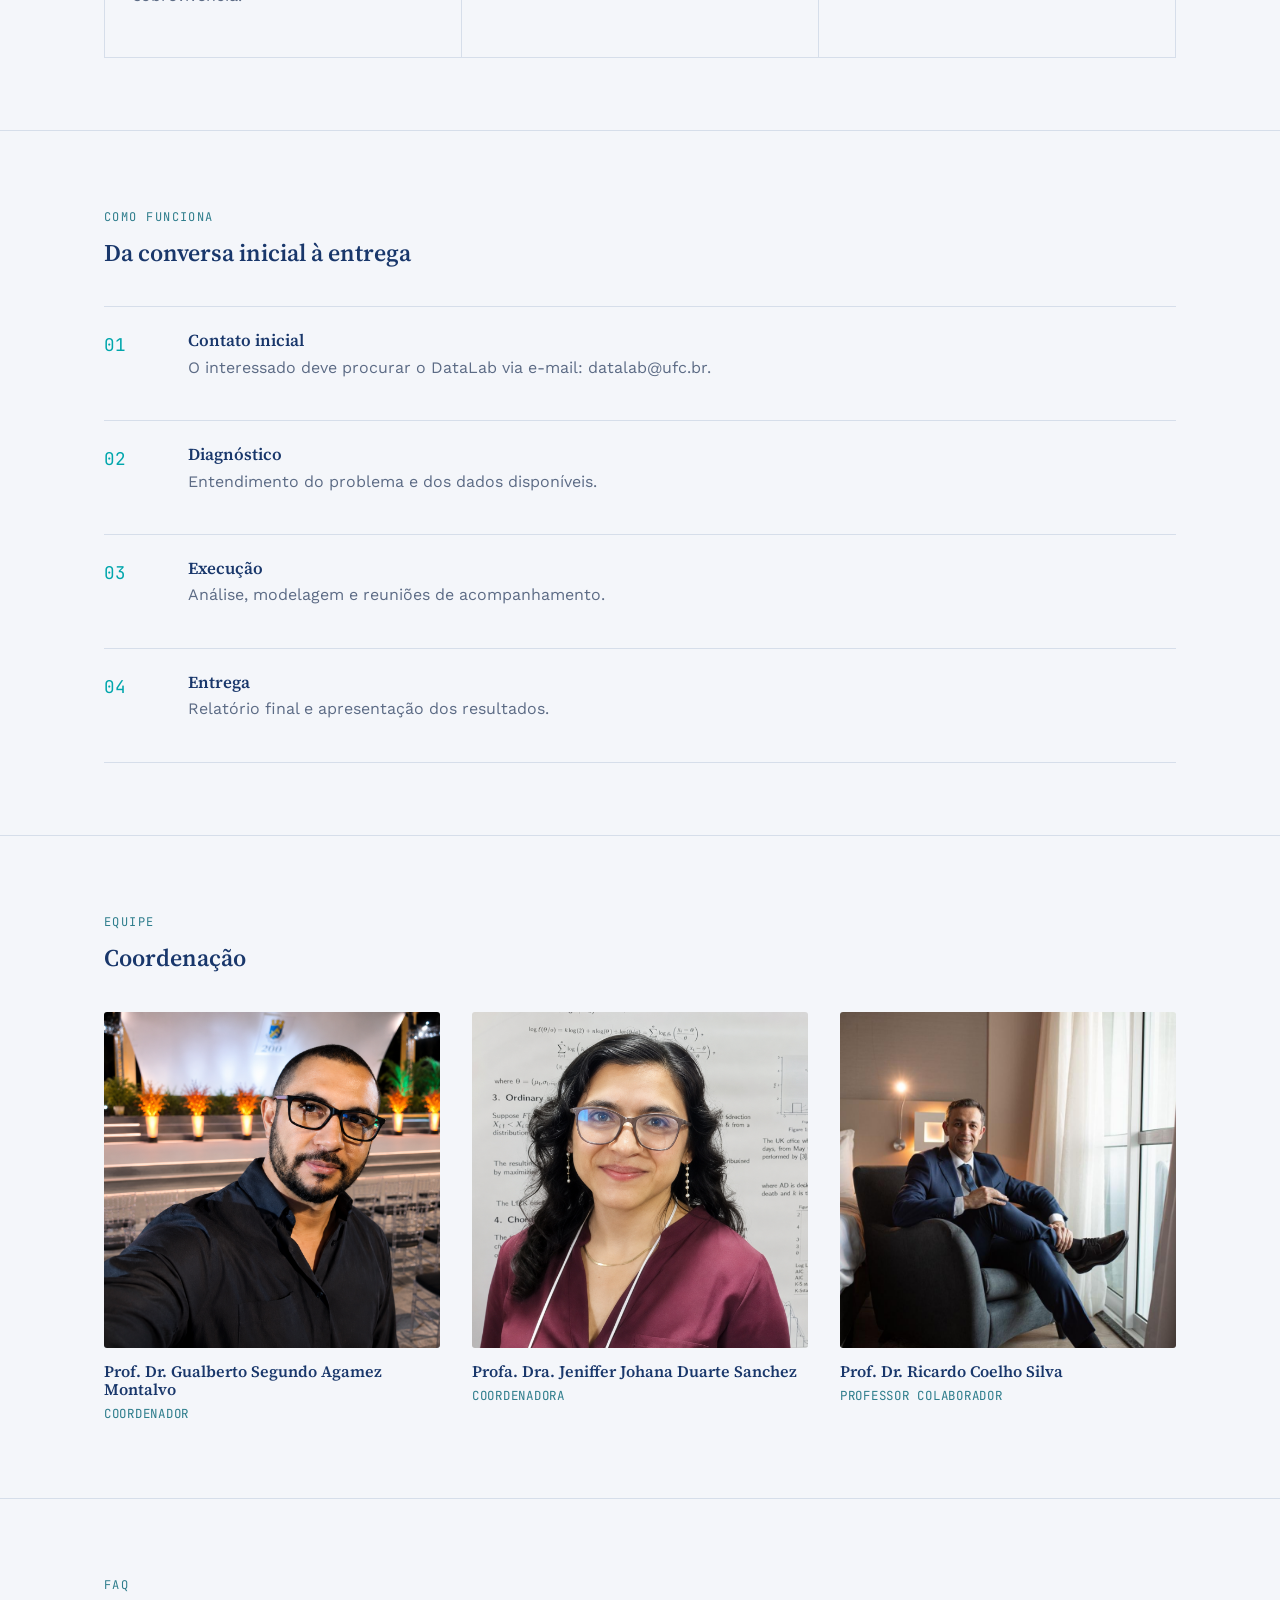
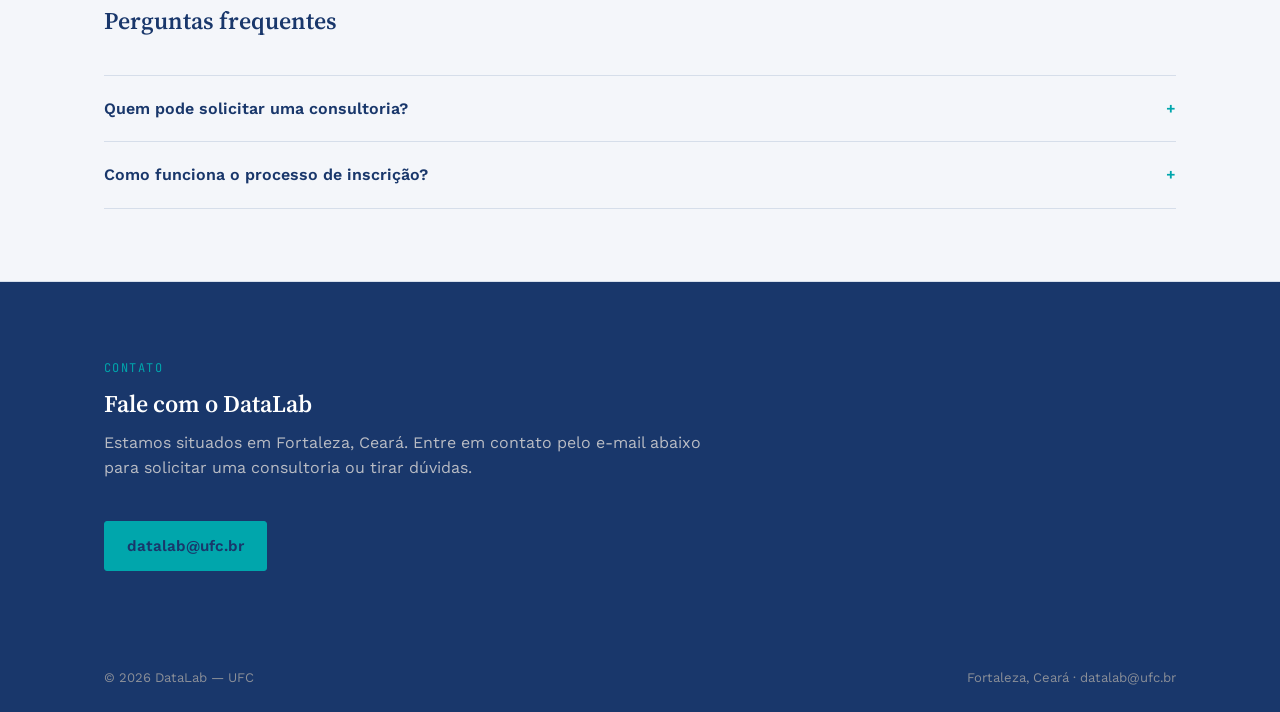
==== commit c356a496: "Update index.html" ====
--- a/index.html
+++ b/index.html
@@ -185,10 +185,6 @@
             <p>Pesquisadores da UFC, de outras instituições, empresas privadas, órgãos públicos, dentre outros.</p>
           </details>
           <details class="faq-item">
-            <summary>A consultoria tem custo?</summary>
-            <p>Depende do tipo de serviço e do solicitante, mas isso é sempre conversado previamente.</p>
-          </details>
-          <details class="faq-item">
             <summary>Como funciona o processo de inscrição?</summary>
             <p>Envie um e-mail para datalab@ufc.br. O prazo de resposta é de até 2 dias úteis.</p>
           </details>
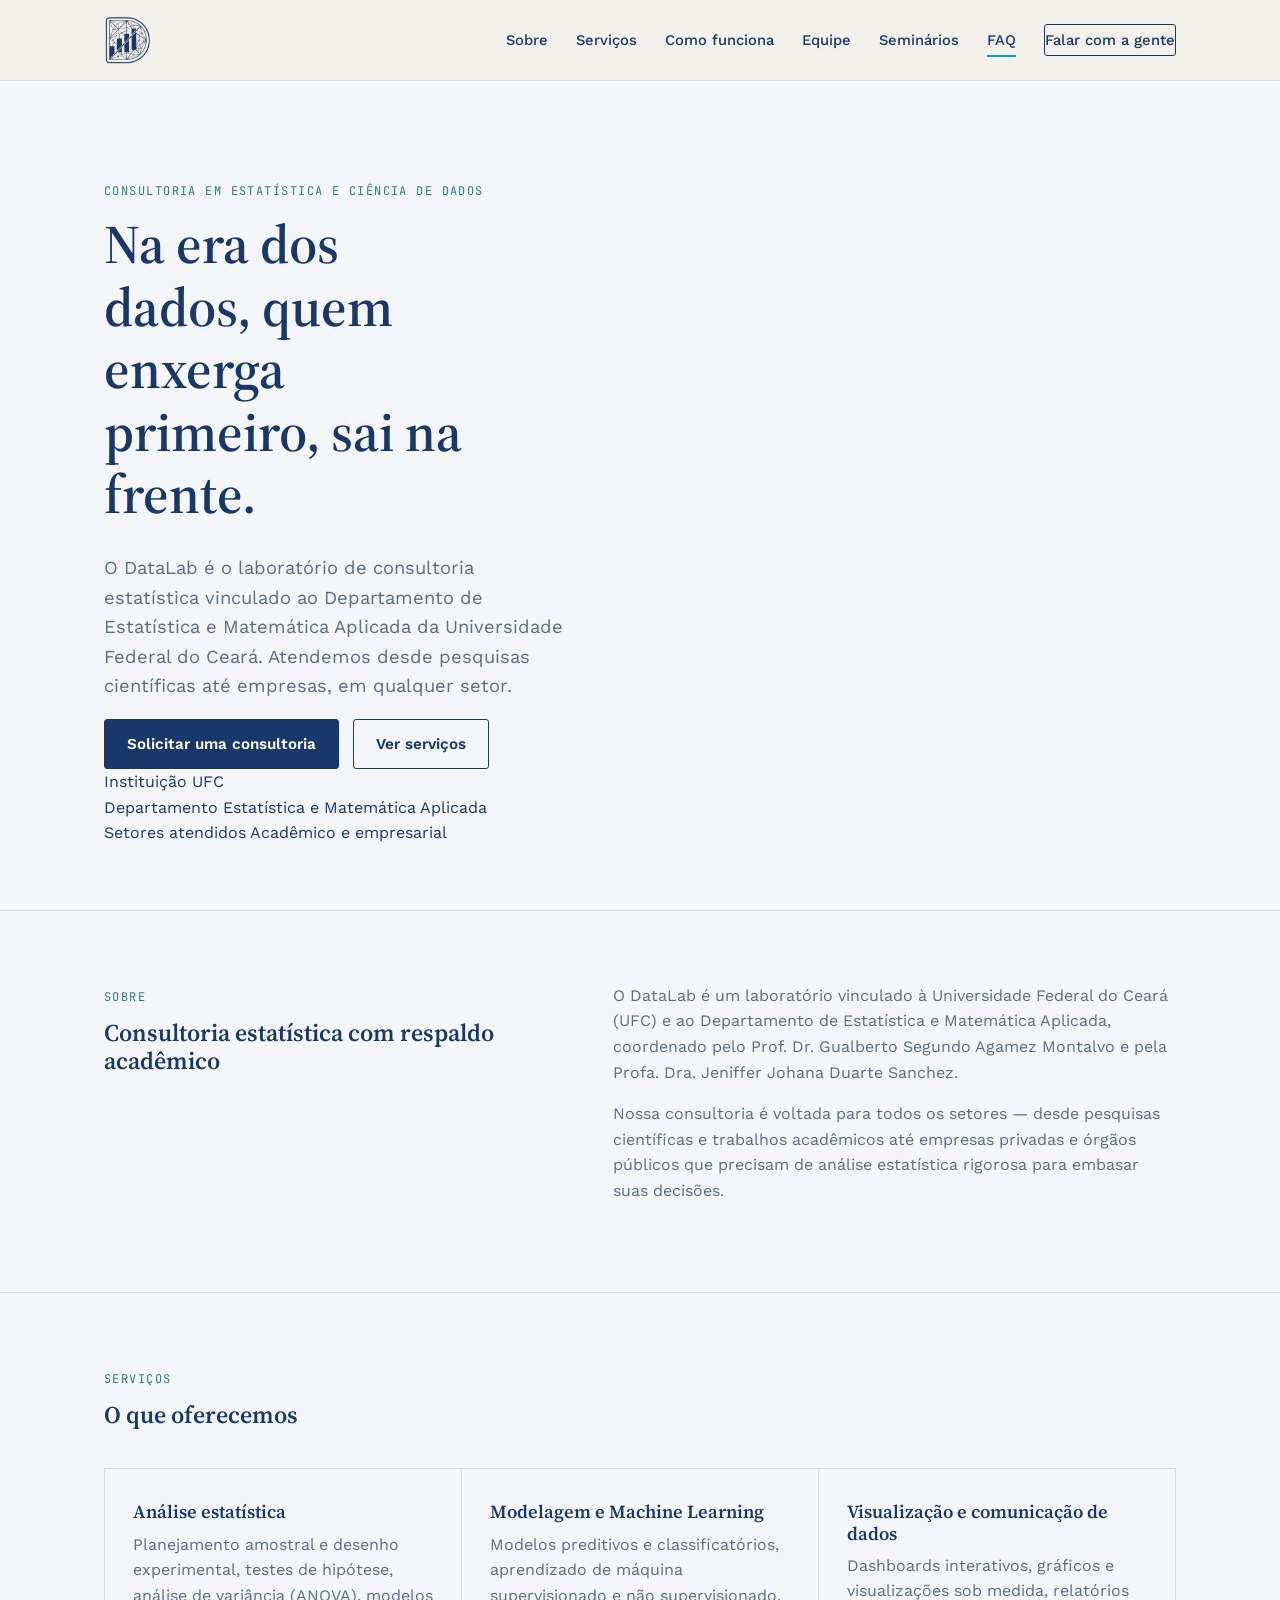
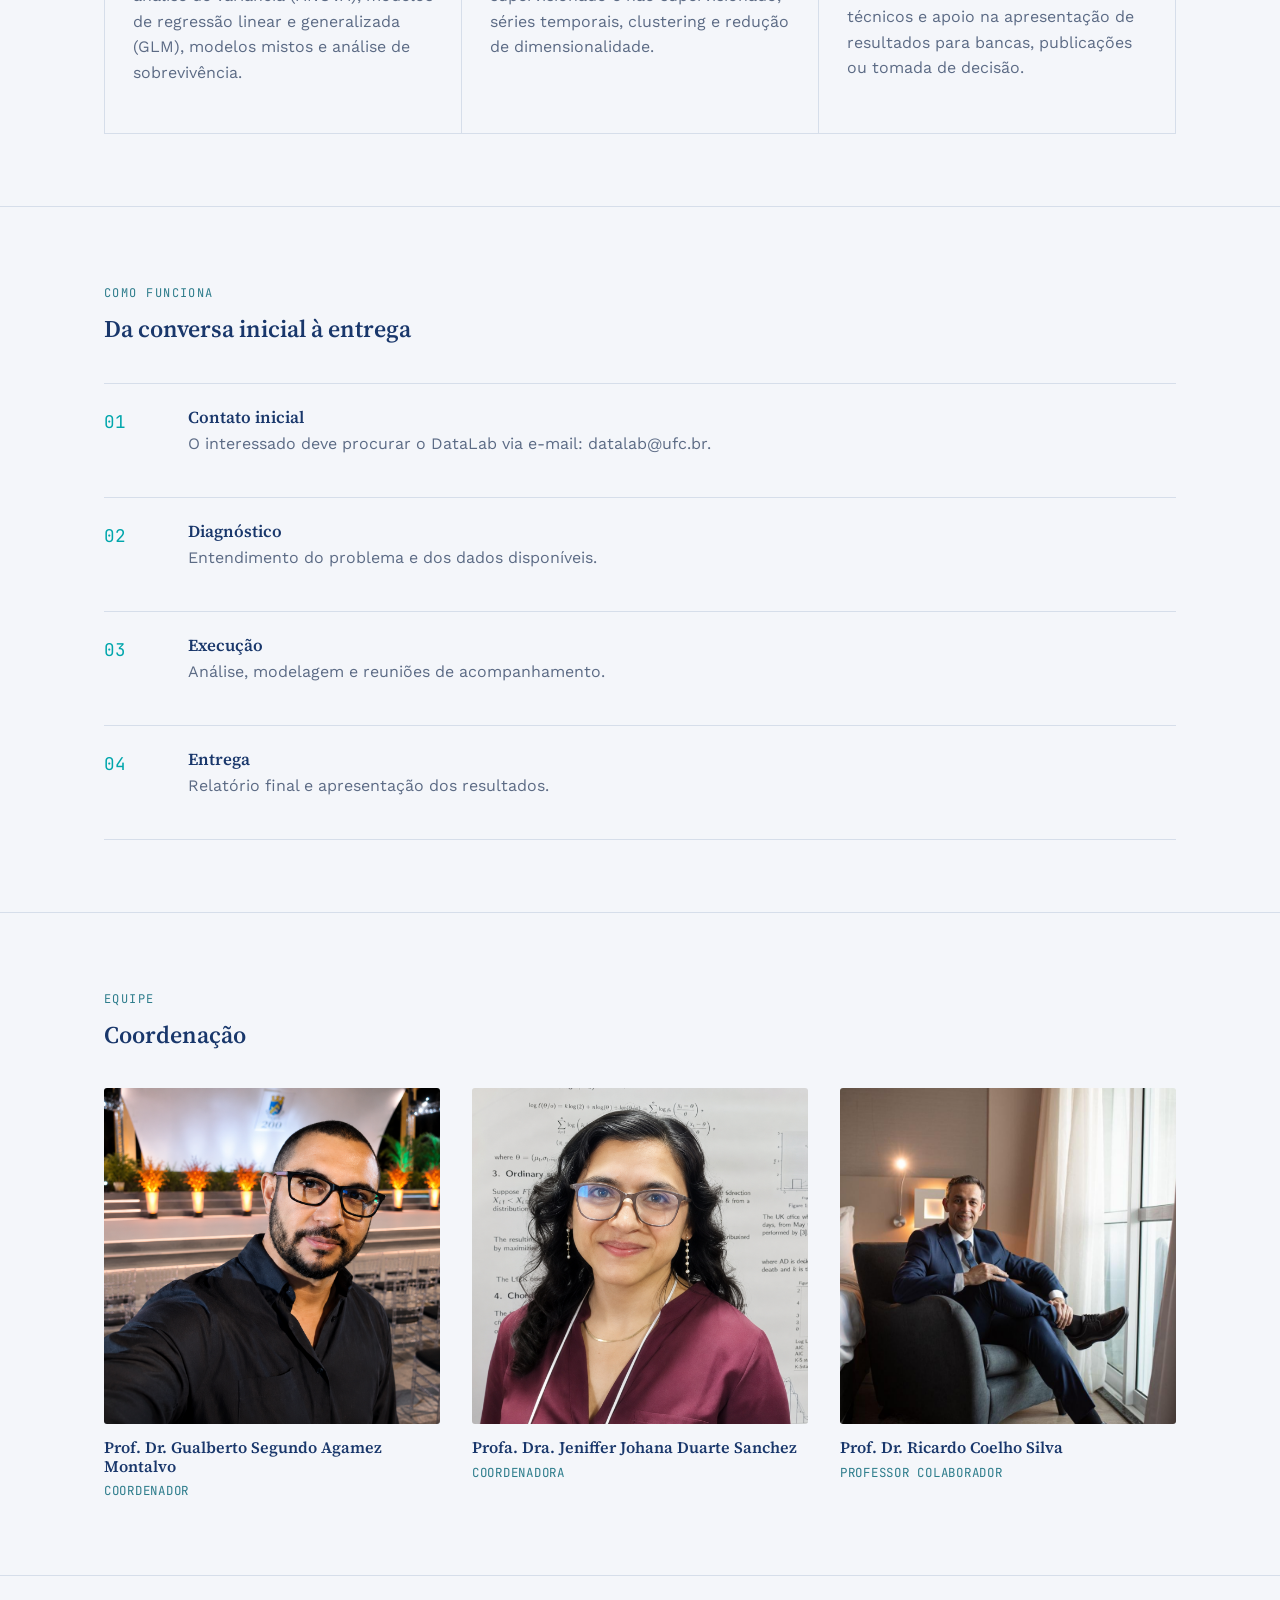
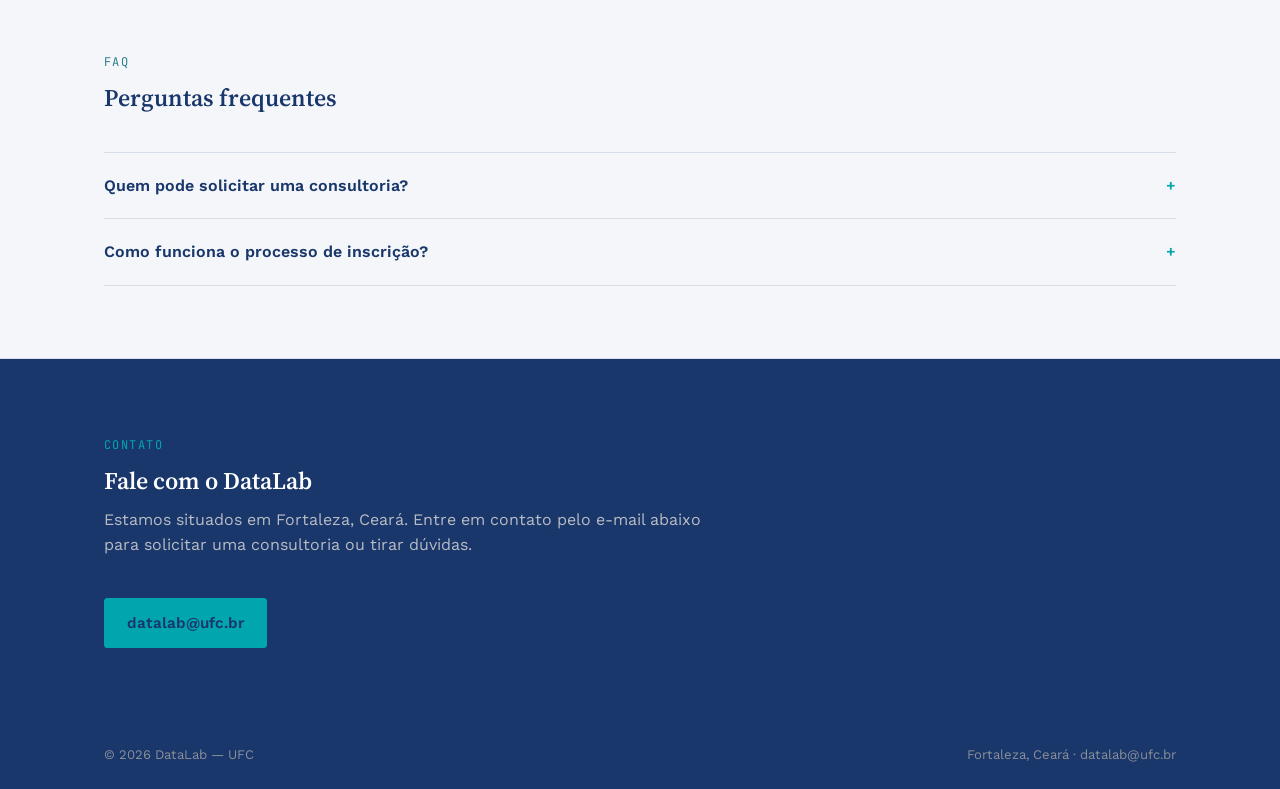
==== commit 62c3f05d: "Update index.html" ====
--- a/index.html
+++ b/index.html
@@ -27,7 +27,7 @@
         <li><a href="#servicos">Serviços</a></li>
         <li><a href="#processo">Como funciona</a></li>
         <li><a href="#equipe">Equipe</a></li>
-        <li><a href="projetos.html">Projetos</a></li>
+        <li><a href="seminarios.html">Seminários</a></li>
         <li><a href="#faq">FAQ</a></li>
         <li><a href="#contato" class="nav-cta">Falar com a gente</a></li>
       </ul>
@@ -53,8 +53,8 @@
 
     <!-- HERO -->
     <section class="hero" style="border-top:none;">
-      <div class="container hero-grid">
-        <div>
+      <div class="container">
+        <div class="hero-content">
           <span class="eyebrow">Consultoria em Estatística e Ciência de Dados</span>
           <h1>Na era dos dados, quem enxerga primeiro, sai na frente.</h1>
           <p class="hero-lede">O DataLab é o laboratório de consultoria estatística vinculado ao Departamento de Estatística e Matemática Aplicada da Universidade Federal do Ceará. Atendemos desde pesquisas científicas até empresas, em qualquer setor.</p>
@@ -64,18 +64,21 @@
           </div>
         </div>
 
-      <div class="reveal">
-        <div class="hero-photo">
-          <img src="imagens/reuniao-foto.png" alt="Equipe do DataLab" />
-        </div>
-
-        <!-- Elemento-assinatura: tira estilo "recibo/planilha" -->
-        <div class="ledger" style="margin-top:20px;">
-          <div class="ledger-row"><span class="ledger-label">Instituição</span><span class="ledger-value">UFC</span></div>
-          <div class="ledger-row"><span class="ledger-label">Departamento</span><span class="ledger-value">Estatística e Matemática Aplicada</span></div>
-          <div class="ledger-row"><span class="ledger-label">Setores atendidos</span><span class="ledger-value">Acadêmico e empresarial</span></div>
-        </div>
-      </div>
+        <!-- Elemento-assinatura: faixa estilo "recibo/planilha" -->
+        <div class="hero-stats reveal">
+          <div class="hero-stat">
+            <span class="hero-stat-label">Instituição</span>
+            <span class="hero-stat-value">UFC</span>
+          </div>
+          <div class="hero-stat">
+            <span class="hero-stat-label">Departamento</span>
+            <span class="hero-stat-value">Estatística e Matemática Aplicada</span>
+          </div>
+          <div class="hero-stat">
+            <span class="hero-stat-label">Setores atendidos</span>
+            <span class="hero-stat-value">Acadêmico e empresarial</span>
+          </div>
+        </div>
       </div>
     </section>
 
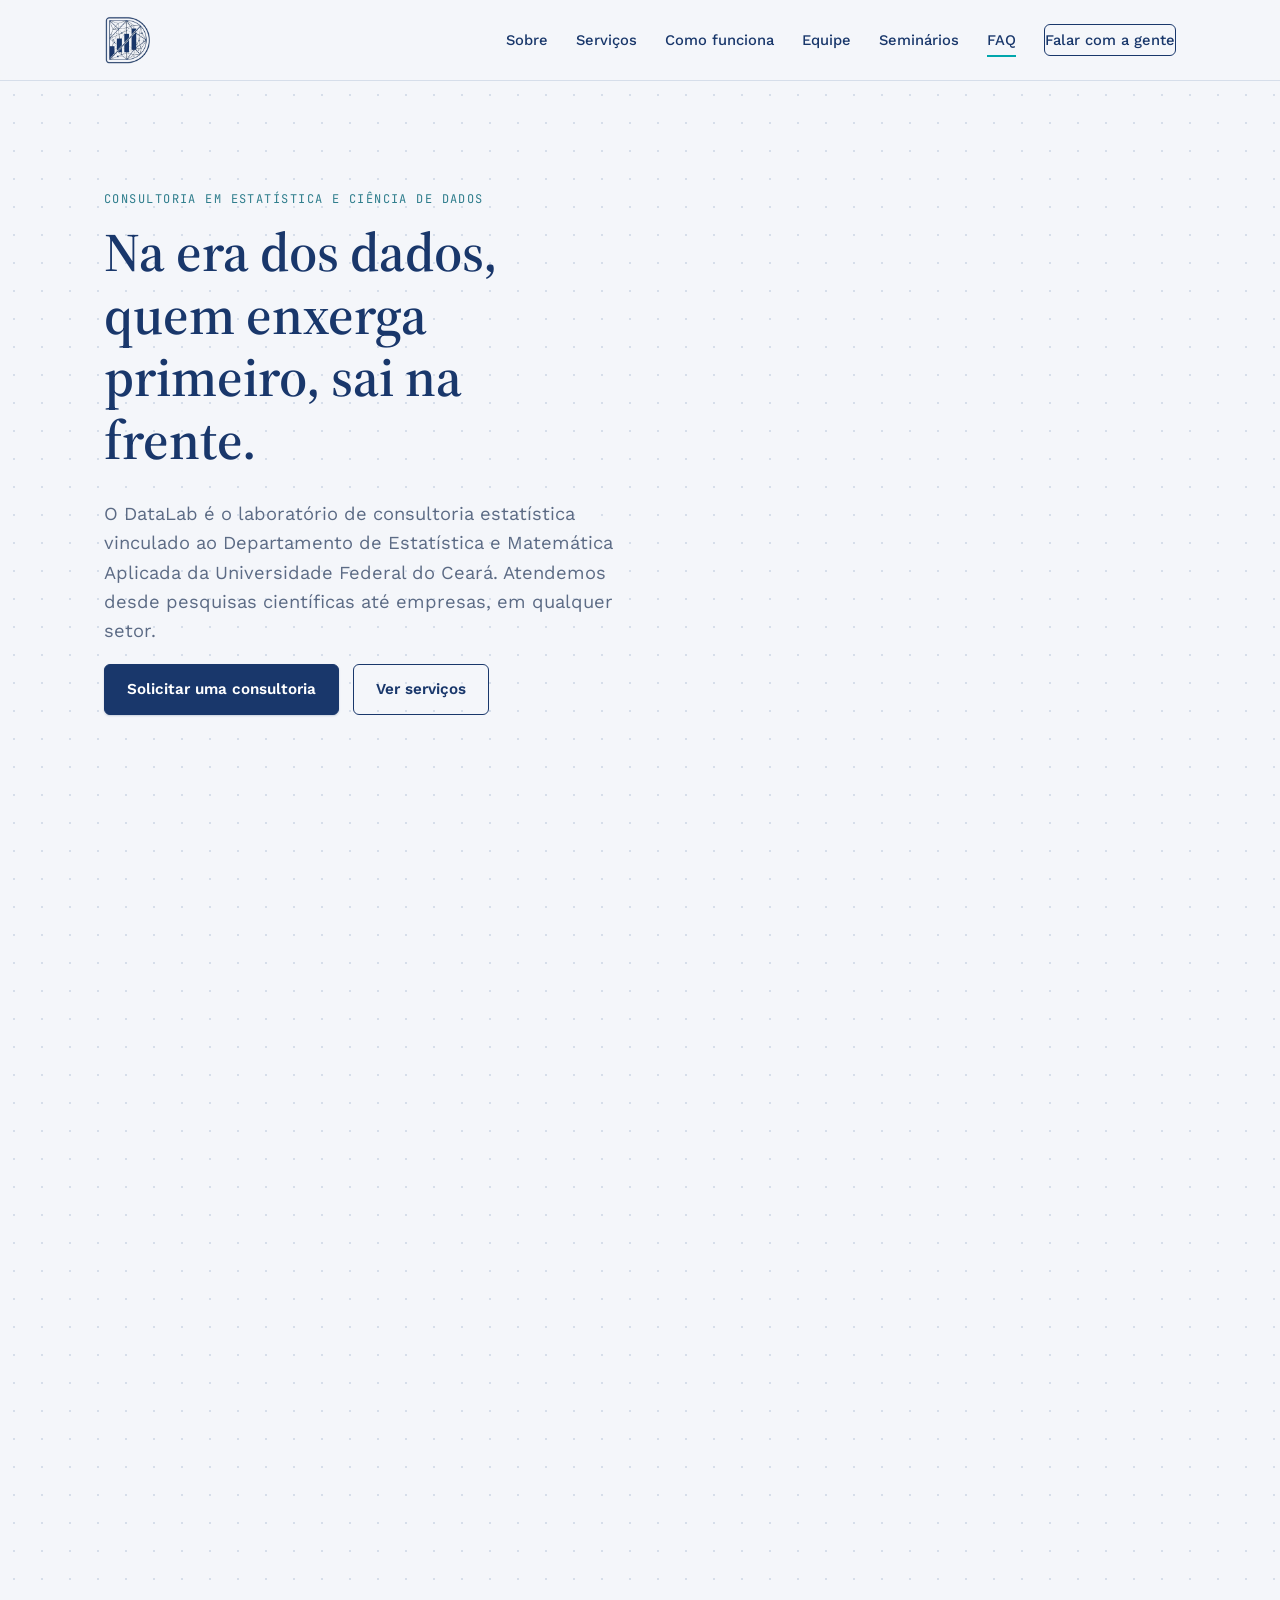
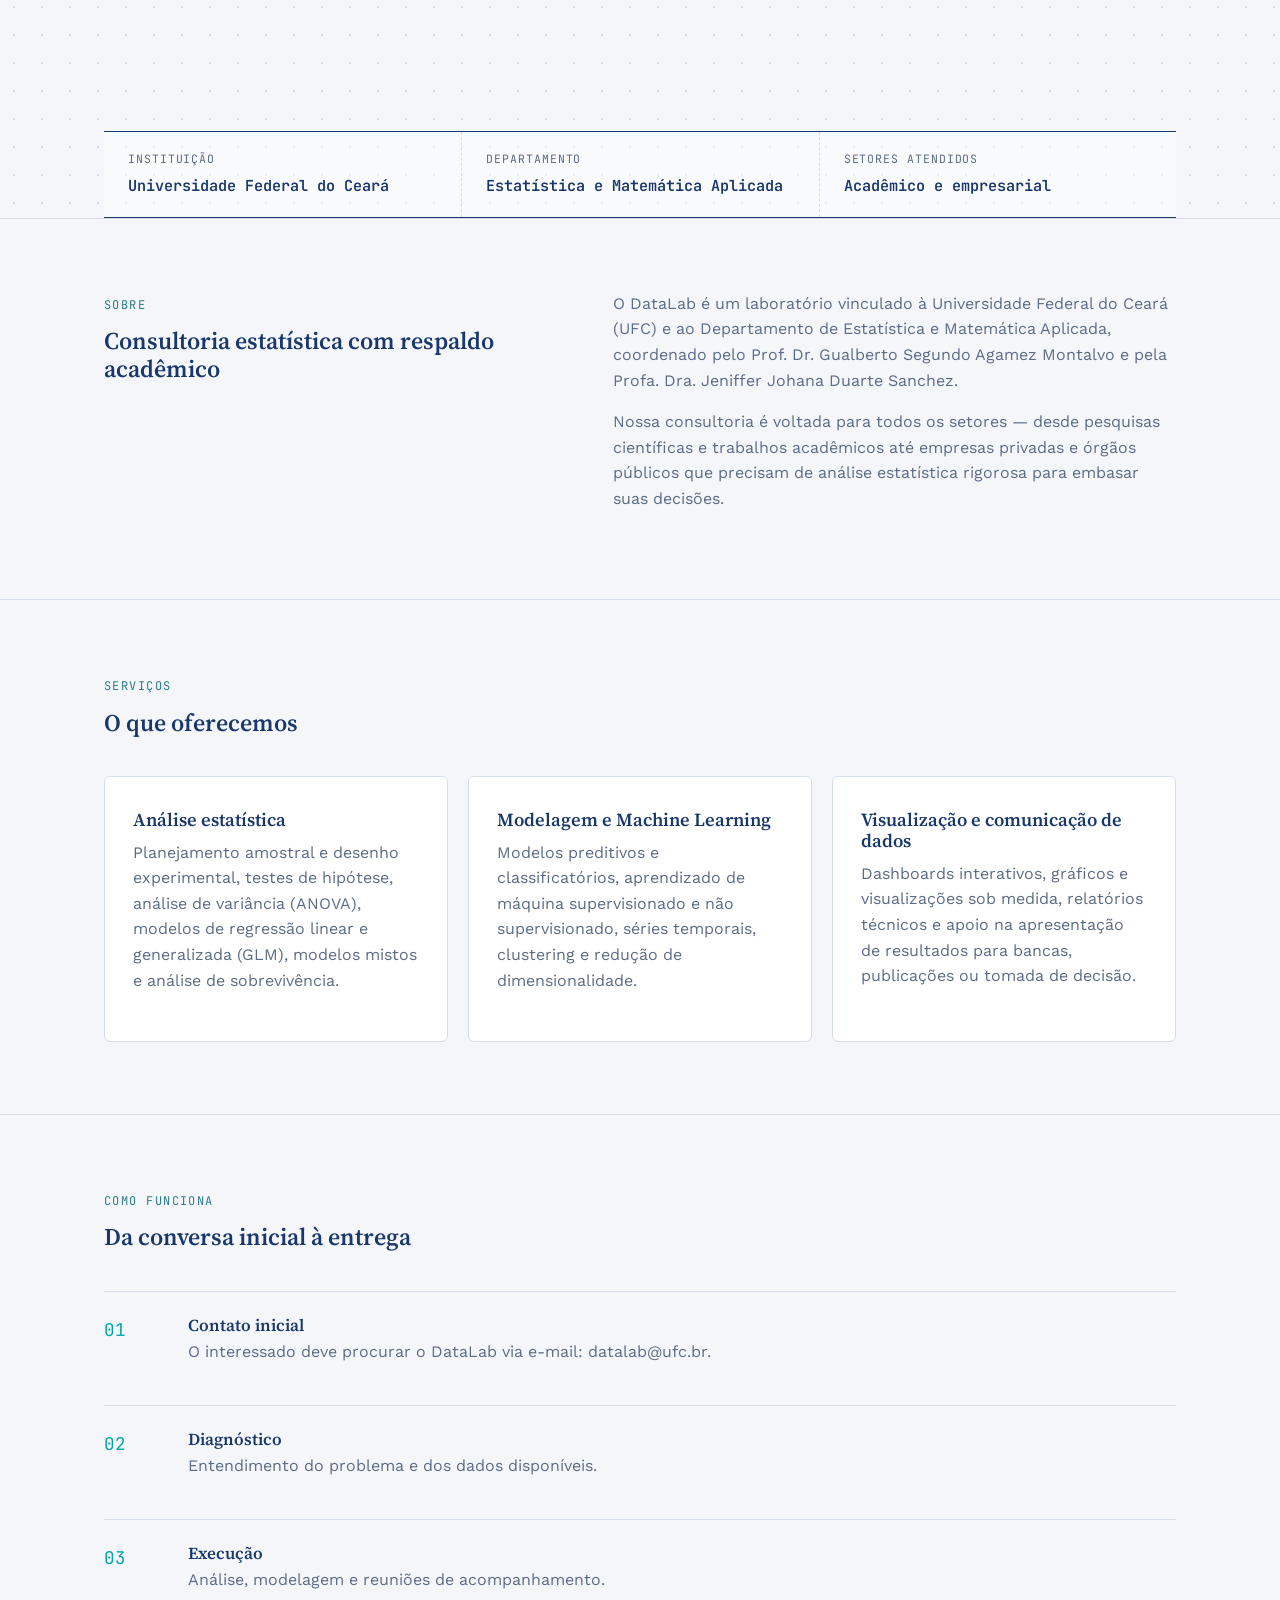
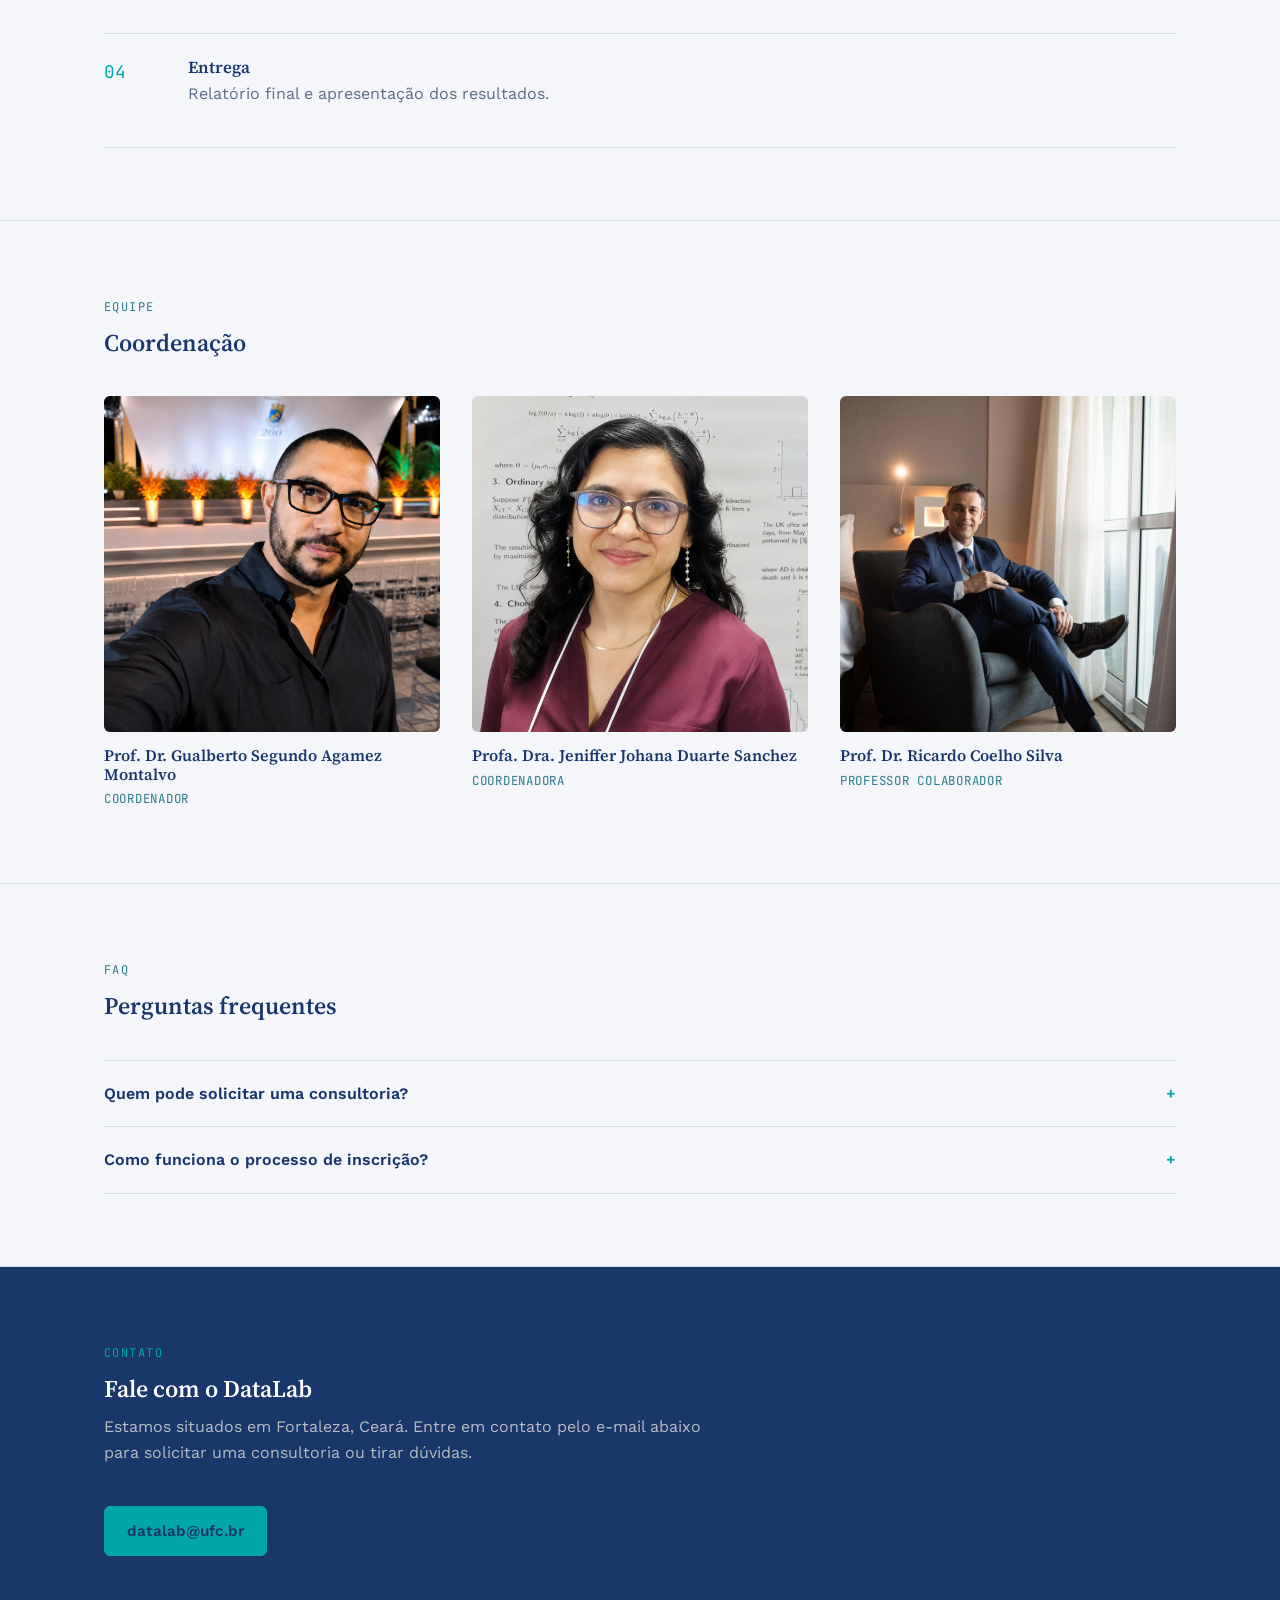
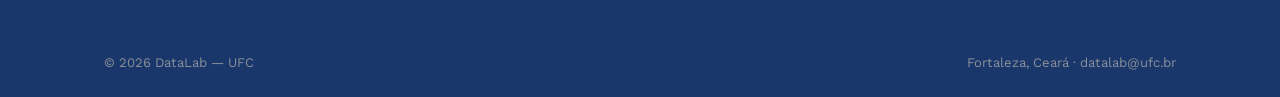
==== commit 76349ab5: "Update index.html" ====
--- a/index.html
+++ b/index.html
@@ -53,7 +53,7 @@
 
     <!-- HERO -->
     <section class="hero" style="border-top:none;">
-      <div class="container">
+      <div class="container hero-grid">
         <div class="hero-content">
           <span class="eyebrow">Consultoria em Estatística e Ciência de Dados</span>
           <h1>Na era dos dados, quem enxerga primeiro, sai na frente.</h1>
@@ -64,11 +64,34 @@
           </div>
         </div>
 
+        <!-- Ilustração decorativa — reforça a identidade "dados/rede" sem usar foto -->
+        <svg class="hero-graphic reveal" viewBox="0 0 360 320" fill="none" aria-hidden="true">
+          <g class="hero-graphic-lines" stroke-width="1">
+            <line x1="60" y1="240" x2="140" y2="150" />
+            <line x1="140" y1="150" x2="210" y2="190" />
+            <line x1="210" y1="190" x2="290" y2="90" />
+            <line x1="140" y1="150" x2="290" y2="90" />
+            <line x1="60" y1="240" x2="210" y2="190" />
+          </g>
+          <g class="hero-graphic-bars">
+            <rect x="46" y="240" width="28" height="50" rx="2" />
+            <rect x="126" y="150" width="28" height="140" rx="2" />
+            <rect x="196" y="190" width="28" height="100" rx="2" />
+            <rect x="276" y="90" width="28" height="200" rx="2" />
+          </g>
+          <g class="hero-graphic-dots">
+            <circle cx="60" cy="240" r="5" />
+            <circle cx="140" cy="150" r="5" />
+            <circle cx="210" cy="190" r="5" />
+            <circle cx="290" cy="90" r="6" />
+          </g>
+        </svg>
+
         <!-- Elemento-assinatura: faixa estilo "recibo/planilha" -->
         <div class="hero-stats reveal">
           <div class="hero-stat">
             <span class="hero-stat-label">Instituição</span>
-            <span class="hero-stat-value">UFC</span>
+            <span class="hero-stat-value">Universidade Federal do Ceará</span>
           </div>
           <div class="hero-stat">
             <span class="hero-stat-label">Departamento</span>
--- a/style.css
+++ b/style.css
@@ -19,7 +19,9 @@
 
   /* Layout */
   --container: 1120px;
-  --radius: 3px;
+  --radius: 6px;
+  --shadow: 0 8px 24px rgba(25, 55, 107, .08);
+  --shadow-lg: 0 16px 40px rgba(25, 55, 107, .14);
 }
 
 * { box-sizing: border-box; }
@@ -64,16 +66,16 @@
   display: inline-flex; align-items: center; gap: 8px; padding: 12px 22px;
   border-radius: var(--radius); font-family: var(--font-body); font-weight: 600;
   text-decoration: none; border: 1px solid var(--ink); cursor: pointer; font-size: .95rem;
-  transition: transform .15s ease, background .15s ease;
-}
-.btn-primary { background: var(--ink); color: var(--white); }
-.btn-primary:hover { background: var(--teal); border-color: var(--teal); transform: translateY(-1px); }
+  transition: transform .15s ease, background .15s ease, box-shadow .15s ease;
+}
+.btn-primary { background: var(--ink); color: var(--white); box-shadow: 0 1px 2px rgba(25,55,107,.2); }
+.btn-primary:hover { background: var(--teal); border-color: var(--teal); transform: translateY(-1px); box-shadow: var(--shadow); }
 .btn-outline { background: transparent; color: var(--ink); }
-.btn-outline:hover { background: var(--ink); color: var(--white); }
+.btn-outline:hover { background: var(--ink); color: var(--white); transform: translateY(-1px); }
 .btn-sm { padding: 8px 16px; font-size: .85rem; }
 
 /* ── NAV ─────────────────────────────────────────────────── */
-.nav-wrap { position: sticky; top: 0; z-index: 50; background: rgba(242,240,235,.92); backdrop-filter: blur(6px); border-bottom: 1px solid var(--line); }
+.nav-wrap { position: sticky; top: 0; z-index: 50; background: rgba(244,246,250,.86); backdrop-filter: blur(8px); border-bottom: 1px solid var(--line); }
 .nav { display: flex; align-items: center; justify-content: space-between; padding: 16px 24px; }
 .nav-logo {
   display: flex;
@@ -83,8 +85,8 @@
 }
 
 .logo-full {
-  height: 48px;      /* ajuste este valor até o tamanho ficar bom na navbar */
-  width: auto;       /* mantém a proporção original da imagem, sem distorcer */
+  height: 48px;
+  width: auto;
   object-fit: contain;
   display: block;
 }
@@ -106,7 +108,7 @@
 }
 
 .nav-links { list-style: none; display: flex; gap: 28px; margin: 0; padding: 0; align-items: center; }
-.nav-links a { color: var(--ink); text-decoration: none; font-size: .92rem; font-weight: 500; padding: 6px 0; border-bottom: 2px solid transparent; }
+.nav-links a { color: var(--ink); text-decoration: none; font-size: .92rem; font-weight: 500; padding: 6px 0; border-bottom: 2px solid transparent; transition: border-color .15s ease; }
 .nav-links a:hover, .nav-links a.active { border-bottom-color: var(--signal); }
 .nav-cta { border: 1px solid var(--ink) !important; padding: 8px 16px; border-radius: var(--radius); }
 
@@ -124,35 +126,42 @@
 }
 
 /* ── HERO ────────────────────────────────────────────────── */
-.hero { padding: 96px 0 64px; }
-.hero-grid { display: grid; grid-template-columns: 1.3fr .9fr; gap: 48px; align-items: start; }
-.hero h1 { font-size: clamp(2.2rem, 4.5vw, 3.4rem); max-width: 14ch; }
-.hero-lede { font-size: 1.15rem; max-width: 42ch; }
+.hero {
+  padding: 104px 0 0;
+  position: relative;
+  background-image: radial-gradient(var(--line) 1.5px, transparent 1.5px);
+  background-size: 28px 28px;
+}
+.hero .container { position: relative; padding-bottom: 0; }
+.hero-content { max-width: 62ch; }
+.hero h1 { font-size: clamp(2.2rem, 4.5vw, 3.4rem); max-width: 15ch; }
+.hero-lede { font-size: 1.15rem; max-width: 48ch; }
 .hero-actions { display: flex; gap: 14px; margin-top: 8px; flex-wrap: wrap; }
 
-.hero-photo img {
-  width: 100%;
-  aspect-ratio: 4/3;
-  object-fit: cover;
-  border-radius: var(--radius);
-  display: block;
-}
-
-/* Elemento-assinatura: "tira de razão" (ledger strip), estética de recibo/planilha */
-.ledger {
-  border-top: 1px solid var(--ink); border-bottom: 1px solid var(--ink);
-  font-family: var(--font-mono); font-size: .82rem;
-}
-.ledger-row {
-  display: flex; justify-content: space-between; align-items: baseline; gap: 16px;
-  padding: 10px 0; border-top: 1px dashed var(--line);
-}
-.ledger-row:first-child { border-top: none; }
-.ledger-label { color: var(--muted); }
-.ledger-value { font-weight: 600; color: var(--ink); white-space: nowrap; }
-
-@media (max-width: 860px) {
-  .hero-grid { grid-template-columns: 1fr; }
+/* Elemento-assinatura: faixa horizontal estilo "recibo/planilha" */
+.hero-stats {
+  margin-top: 56px;
+  border-top: 1px solid var(--ink);
+  border-bottom: 1px solid var(--ink);
+  display: flex; flex-wrap: wrap;
+  font-family: var(--font-mono);
+  background: rgba(255,255,255,.5);
+}
+.hero-stat {
+  flex: 1 1 220px;
+  padding: 18px 24px;
+  border-left: 1px dashed var(--line);
+}
+.hero-stat:first-child { border-left: none; }
+.hero-stat-label {
+  display: block; font-size: .72rem; color: var(--muted);
+  text-transform: uppercase; letter-spacing: .08em; margin-bottom: 6px;
+}
+.hero-stat-value { display: block; font-weight: 600; color: var(--ink); font-size: .95rem; }
+
+@media (max-width: 700px) {
+  .hero-stat { flex: 1 1 100%; border-left: none; border-top: 1px dashed var(--line); }
+  .hero-stat:first-child { border-top: none; }
 }
 
 /* ── SECTIONS ────────────────────────────────────────────── */
@@ -165,8 +174,12 @@
 .sobre-grid { display: grid; grid-template-columns: .9fr 1.1fr; gap: 48px; }
 @media (max-width: 860px) { .sobre-grid { grid-template-columns: 1fr; } }
 
-.grid-3 { display: grid; grid-template-columns: repeat(3, 1fr); gap: 1px; background: var(--line); border: 1px solid var(--line); }
-.card { background: var(--paper); padding: 32px 28px; }
+.grid-3 { display: grid; grid-template-columns: repeat(3, 1fr); gap: 20px; }
+.card {
+  background: var(--white); padding: 32px 28px; border: 1px solid var(--line); border-radius: var(--radius);
+  transition: box-shadow .2s ease, transform .2s ease;
+}
+.card:hover { box-shadow: var(--shadow); transform: translateY(-3px); }
 .card h3 { font-size: 1.15rem; }
 @media (max-width: 860px) { .grid-3 { grid-template-columns: 1fr; } }
 
@@ -195,7 +208,9 @@
   object-fit: cover;
   border-radius: var(--radius);
   display: block;
-}
+  transition: transform .3s ease;
+}
+.team-card:hover .avatar-img { transform: scale(1.03); }
 
 @media (max-width: 700px) { .grid-team { grid-template-columns: 1fr 1fr; } }
 
@@ -222,24 +237,46 @@
 .inscricao-text { flex: 1; font-size: .88rem; }
 .inscricao-close { background: none; border: none; font-size: 1.1rem; cursor: pointer; color: var(--ink); }
 
-.stat { font-family: var(--font-mono); }
-.stat-num { font-size: 2.2rem; font-weight: 700; color: var(--ink); }
-.stat-label { font-size: .82rem; color: var(--muted); }
-
-/* ── Página de projetos ──────────────────────────────────── */
-.projetos-header { padding: 64px 0 32px; }
-.semester-block { border: 1px solid var(--line); margin-bottom: 16px; border-radius: var(--radius); overflow: hidden; }
-.semester-toggle {
-  width: 100%; text-align: left; background: var(--white); border: none; cursor: pointer;
-  padding: 20px 24px; display: flex; justify-content: space-between; align-items: center;
-  font-family: var(--font-display); font-size: 1.1rem; font-weight: 600; color: var(--ink);
-}
-.semester-chevron { width: 18px; height: 18px; transition: transform .2s ease; }
-.semester-toggle[aria-expanded="true"] .semester-chevron { transform: rotate(180deg); }
-.semester-body { max-height: 0; overflow: hidden; transition: max-height .3s ease; padding: 0 24px; }
-.semester-block:not(.collapsed) .semester-body { max-height: 2000px; padding: 0 24px 24px; }
-
-.project-entry { border-top: 1px dashed var(--line); padding: 16px 0; }
-.project-entry:first-child { border-top: none; }
-.project-entry h4 { margin: 0 0 4px; font-size: 1rem; }
-.project-tag { font-family: var(--font-mono); font-size: .72rem; color: var(--teal); text-transform: uppercase; }
+/* ── Página de Seminários ────────────────────────────────── */
+.seminars-header { padding: 64px 0 32px; border-top: none; }
+.seminars-header .eyebrow { margin-bottom: 16px; }
+
+.seminars-group-title {
+  font-family: var(--font-mono); font-size: .78rem; letter-spacing: .1em; text-transform: uppercase;
+  color: var(--muted); margin: 40px 0 16px;
+}
+.seminars-group-title:first-of-type { margin-top: 0; }
+
+.seminar-card {
+  display: flex; gap: 20px; align-items: flex-start;
+  padding: 24px; border: 1px solid var(--line); border-radius: var(--radius);
+  background: var(--white); margin-bottom: 16px;
+  transition: box-shadow .2s ease, transform .2s ease;
+}
+.seminar-card:hover { box-shadow: var(--shadow); transform: translateY(-2px); }
+
+.seminar-photo {
+  width: 84px; height: 84px; border-radius: 50%; object-fit: cover; flex-shrink: 0;
+  border: 2px solid var(--paper); box-shadow: 0 0 0 1px var(--line);
+}
+
+.seminar-body { flex: 1; min-width: 0; }
+.seminar-meta {
+  display: flex; align-items: center; gap: 10px; flex-wrap: wrap;
+  font-family: var(--font-mono); font-size: .74rem; color: var(--teal);
+  text-transform: uppercase; letter-spacing: .06em; margin-bottom: 6px;
+}
+.seminar-badge {
+  background: var(--signal); color: var(--white); padding: 2px 8px; border-radius: 100px;
+  font-family: var(--font-mono); font-size: .68rem; letter-spacing: .04em;
+}
+.seminar-card h3 { font-size: 1.05rem; margin: 0 0 4px; }
+.seminar-speaker { font-size: .9rem; color: var(--muted); margin-bottom: 8px; }
+.seminar-desc { font-size: .9rem; margin-bottom: 0; }
+
+.seminar-card.is-past { opacity: .8; }
+.seminar-card.is-past .seminar-photo { filter: grayscale(60%); }
+
+@media (max-width: 600px) {
+  .seminar-card { flex-direction: column; align-items: flex-start; }
+}
